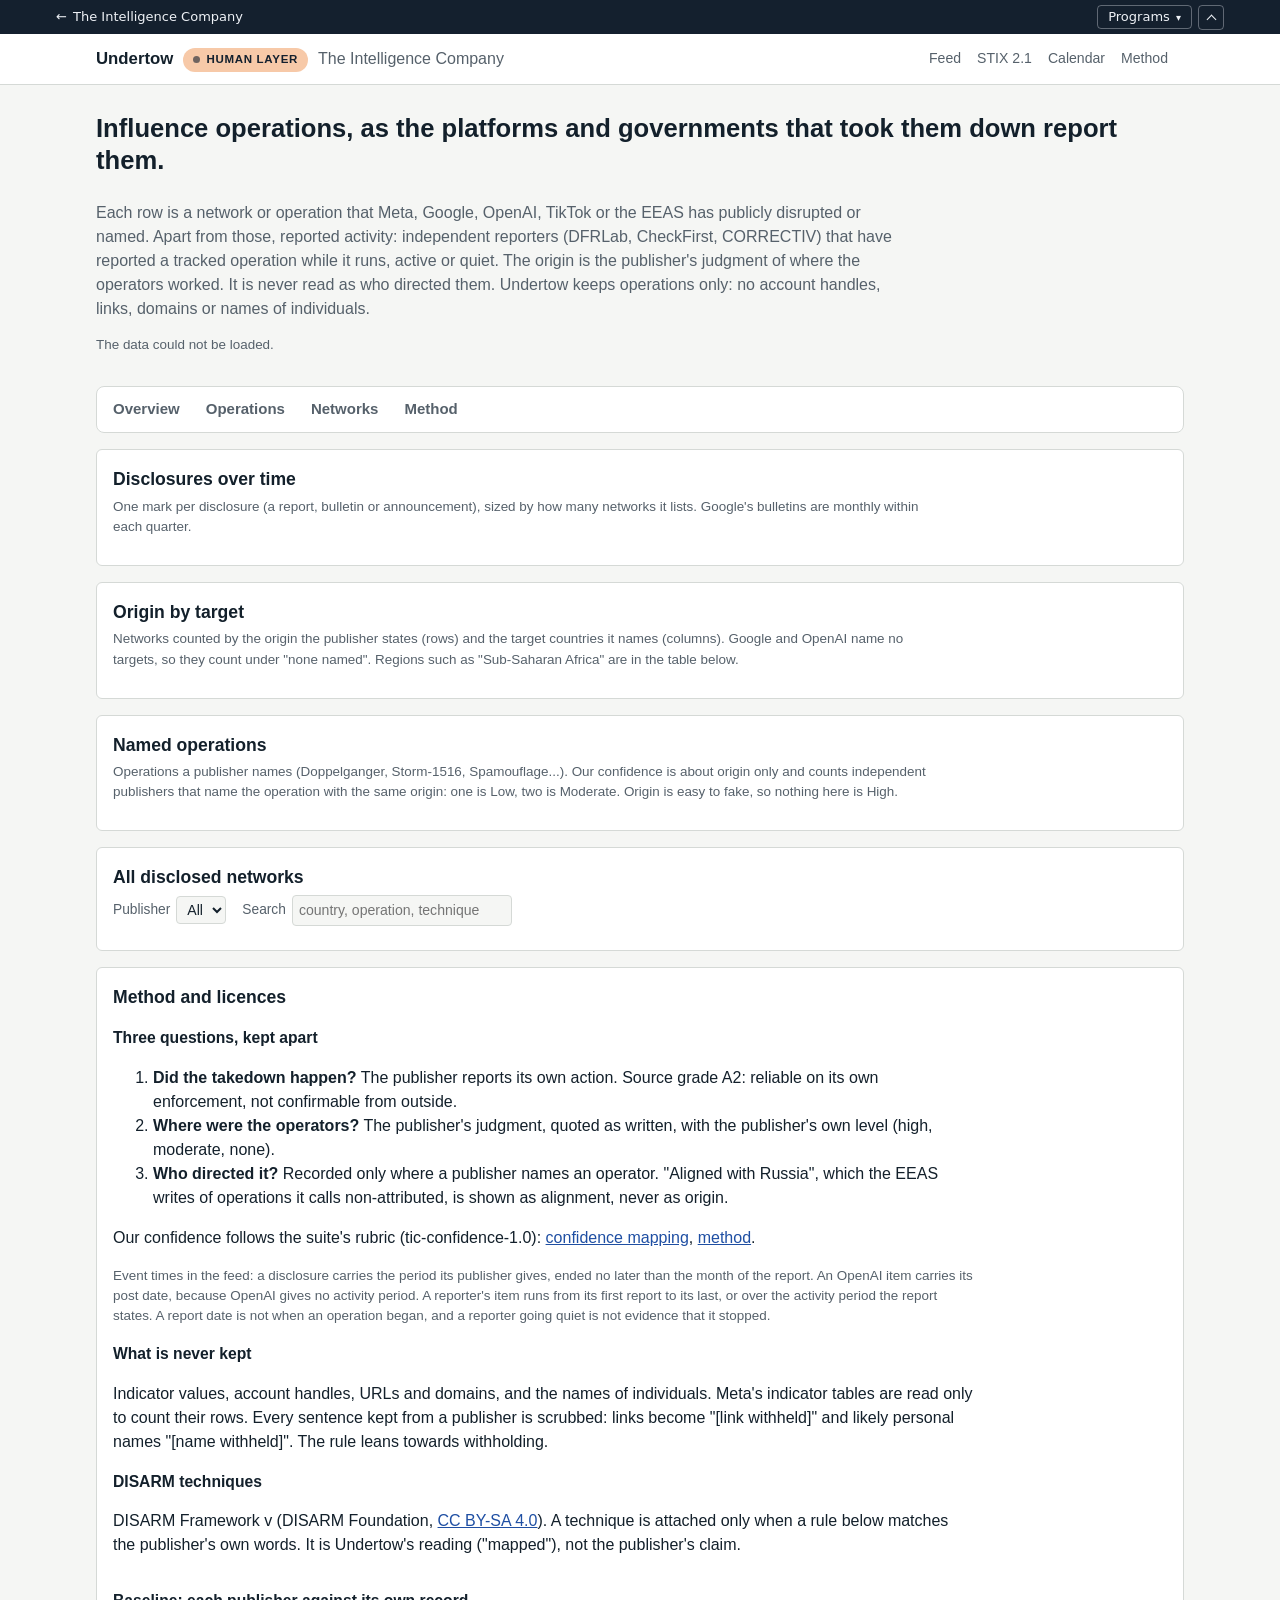
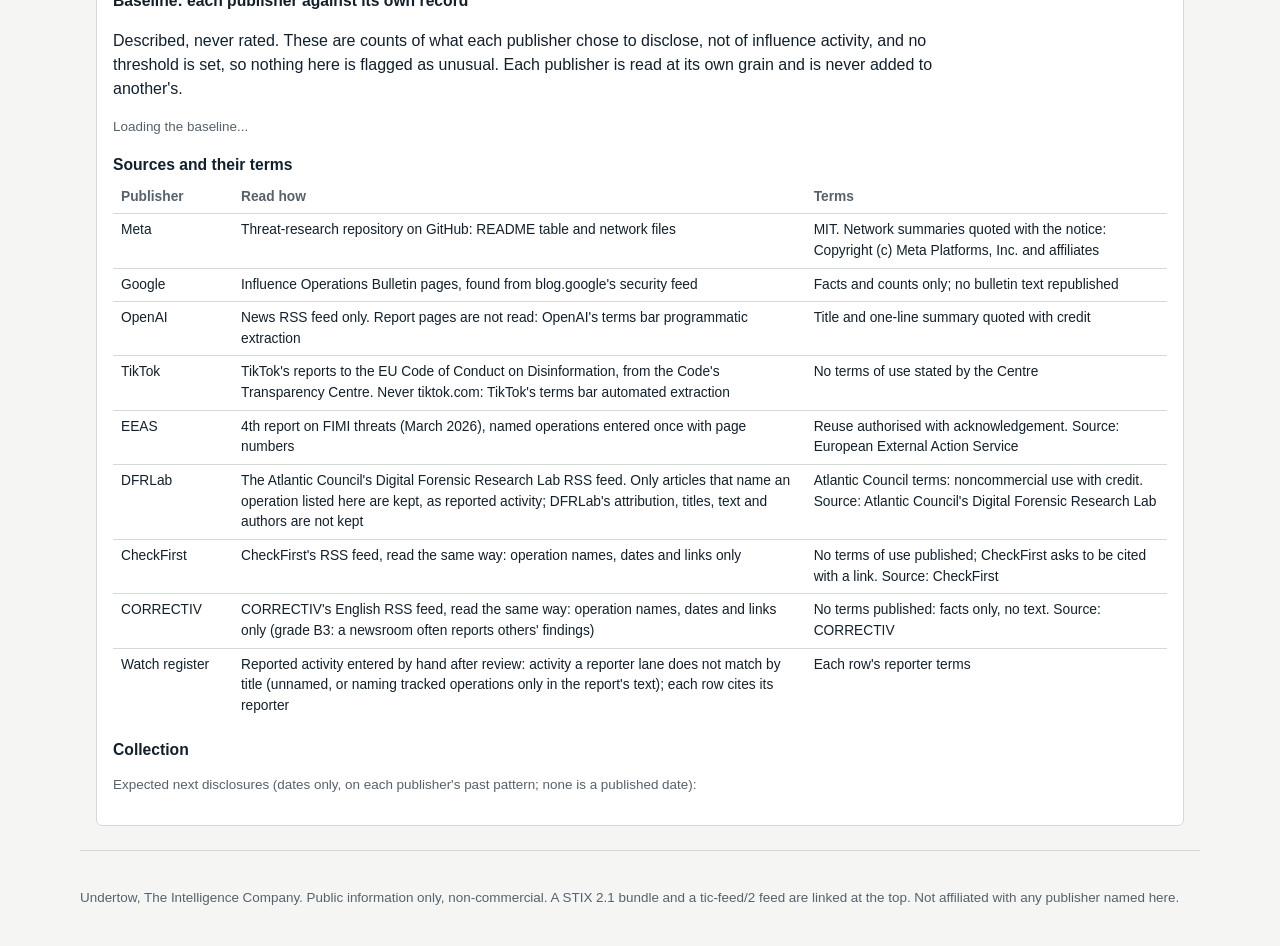
==== site_src/index.html @ 34575265 "Feed contract revision 2.1 (kit 0.6.9): subjects, change flags, event times Undertow's feed states c" ====
<!doctype html>
<html lang="en" data-tic-layer="human">
<head>
<meta charset="utf-8">
<meta name="viewport" content="width=device-width, initial-scale=1">
<title>Undertow: influence operations</title>
<meta name="description" content="Covert influence operations that Meta, Google, OpenAI, TikTok and the EEAS have publicly disrupted or named, at operation level, with DISARM techniques and a STIX 2.1 export. Origin is the publisher's judgment, never a finding of sponsorship.">
<link rel="stylesheet" href="style.css">
<link rel="stylesheet" href="tic-time.css">
<link rel="stylesheet" href="tic-nav.css">
<link rel="stylesheet" href="tic-tabs.css">
<link rel="stylesheet" href="tic-related.css">
<link rel="stylesheet" href="tic-shell.css">
<link rel="stylesheet" href="tic-fold.css">
<script src="tic-time.js"></script>
<script src="tic-related.js"></script>
<script src="tic-tabs.js" defer></script>
<script src="tic-fold.js" defer></script>
<script src="tic-nav.js" defer data-current="undertow" data-health="on"></script>
</head>
<body>
<header class="top">
  <div class="wrap top-row">
    <div class="brand"><strong>Undertow</strong><a class="tic-layer" href="https://theintelligence.company/#layers">Human layer</a><span class="muted">The Intelligence Company</span></div>
    <nav class="top-nav" aria-label="Data and method">
      <a href="data/feed.geojson">Feed</a>
      <a href="data/stix.json">STIX 2.1</a>
      <a href="data/events.json">Calendar</a>
      <a href="#method">Method</a>
      <span id="time-settings"></span>
    </nav>
  </div>
</header>

<main class="wrap">
  <section class="hero">
    <h1>Influence operations, as the platforms and governments that took them down report them.</h1>
    <p class="tic-reading" id="reading" aria-live="polite"></p>
    <div class="tiles tic-tiles" id="tiles" aria-live="polite"></div>
    <p class="lede">Each row is a network or operation that Meta, Google, OpenAI, TikTok or the EEAS has publicly disrupted
      or named. Apart from those, reported activity: independent reporters (DFRLab, CheckFirst, CORRECTIV) that have
      reported a tracked operation while it runs, active or quiet. The origin is the publisher's
      judgment of where the operators worked. It is never read as who directed
      them. Undertow keeps operations only: no account handles, links, domains or names of individuals.</p>
    <p class="small muted" id="asof" aria-live="polite">Loading…</p>
  </section>

  <!-- Sections row (tic-tabs.js from the hub): one group at a time on a phone, a jumping row wider -->
  <div data-tic-tabs>
  <div id="sec-overview" data-tab-label="Overview">
  <section class="card" aria-labelledby="tl-h">
    <div class="card-head"><h2 id="tl-h">Disclosures over time</h2>
      <p class="muted small">One mark per disclosure (a report, bulletin or announcement), sized by how many networks it lists.
        Google's bulletins are monthly within each quarter.</p></div>
    <div id="timeline" class="timeline"></div>
  </section>

  <section class="card" aria-labelledby="mx-h">
    <div class="card-head"><h2 id="mx-h">Origin by target</h2>
      <p class="muted small">Networks counted by the origin the publisher states (rows) and the target countries it names
        (columns). Google and OpenAI name no targets, so they count under "none named". Regions such as "Sub-Saharan
        Africa" are in the table below.</p></div>
    <div class="scroll" tabindex="0" role="region" aria-labelledby="mx-h"><table id="matrix" class="matrix"></table></div>
  </section>

  <!-- Elsewhere today: the other layers' findings in the countries these operations target (tic-related.js from the hub) -->
  <section class="card" id="tic-related" hidden></section>
  </div>

  <div id="sec-operations" data-tab-label="Operations">
  <section class="card" aria-labelledby="ops-h">
    <div class="card-head"><h2 id="ops-h">Named operations</h2>
      <p class="muted small">Operations a publisher names (Doppelganger, Storm-1516, Spamouflage...). Our confidence is about
        origin only and counts independent publishers that name the operation with the same origin: one is Low, two is
        Moderate. Origin is easy to fake, so nothing here is High.</p></div>
    <!-- tic-fold.js from the hub: the first 10 (phone) or 15 entries, most-reported first, then "Show all" -->
    <div id="ops" data-tic-fold data-tic-fold-find></div>
  </section>
  </div>

  <div id="sec-networks" data-tab-label="Networks">
  <section class="card" aria-labelledby="tb-h">
    <div class="card-head"><h2 id="tb-h">All disclosed networks</h2></div>
    <div class="filters">
      <label>Publisher <select id="f-pub"><option value="">All</option></select></label>
      <label>Search <input id="f-q" type="search" placeholder="country, operation, technique"></label>
      <span class="small muted" id="f-count"></span>
    </div>
    <div id="rows" data-tic-fold></div>
  </section>
  </div>

  <div id="sec-method" data-tab-label="Method">
  <section class="card" id="method" aria-labelledby="me-h">
    <div class="card-head"><h2 id="me-h">Method and licences</h2></div>
    <div class="prose">
      <h3>Three questions, kept apart</h3>
      <ol>
        <li><strong>Did the takedown happen?</strong> The publisher reports its own action. Source grade A2: reliable on
          its own enforcement, not confirmable from outside.</li>
        <li><strong>Where were the operators?</strong> The publisher's judgment, quoted as written, with the publisher's
          own level (high, moderate, none).</li>
        <li><strong>Who directed it?</strong> Recorded only where a publisher names an operator. "Aligned with Russia",
          which the EEAS writes of operations it calls non-attributed, is shown as alignment, never as origin.</li>
      </ol>
      <p>Our confidence follows the suite's rubric (tic-confidence-1.0): <a href="doctrine/confidence-mapping.md">confidence
        mapping</a>, <a href="doctrine/method.md">method</a>.</p>
      <p class="small muted">Event times in the feed: a disclosure carries the period its publisher gives, ended no later than the month of the report. An OpenAI item carries its post date, because OpenAI gives no activity period. A reporter's item runs from its first report to its last, or over the activity period the report states. A report date is not when an operation began, and a reporter going quiet is not evidence that it stopped.</p>
      <h3>What is never kept</h3>
      <p>Indicator values, account handles, URLs and domains, and the names of individuals. Meta's indicator tables are
        read only to count their rows. Every sentence kept from a publisher is scrubbed: links become "[link withheld]"
        and likely personal names "[name withheld]". The rule leans towards withholding. <span id="withheld-n"></span></p>
      <h3 id="dis-h">DISARM techniques</h3>
      <p>DISARM Framework v<span id="disarm-v"></span> (DISARM Foundation, <a href="https://creativecommons.org/licenses/by-sa/4.0/">CC BY-SA 4.0</a>).
        A technique is attached only when a rule below matches the publisher's own words. It is Undertow's reading
        ("mapped"), not the publisher's claim. <strong id="rules-status"></strong></p>
      <div class="scroll" tabindex="0" role="region" aria-labelledby="dis-h"><table id="rules" class="plain" data-tic-fold></table></div>
      <h3 id="bl-h">Baseline: each publisher against its own record</h3>
      <p>Described, never rated. These are counts of what each publisher chose to disclose, not of influence activity, and
        no threshold is set, so nothing here is flagged as unusual. Each publisher is read at its own grain and is never
        added to another's.</p>
      <div id="baseline"><p class="small muted">Loading the baseline...</p></div>
      <h3 id="src-h">Sources and their terms</h3>
      <div class="scroll" tabindex="0" role="region" aria-labelledby="src-h"><table class="plain">
        <thead><tr><th scope="col">Publisher</th><th scope="col">Read how</th><th scope="col">Terms</th></tr></thead>
        <tbody>
          <tr><td>Meta</td><td>Threat-research repository on GitHub: README table and network files</td><td>MIT. Network summaries quoted with the notice: Copyright (c) Meta Platforms, Inc. and affiliates</td></tr>
          <tr><td>Google</td><td>Influence Operations Bulletin pages, found from blog.google's security feed</td><td>Facts and counts only; no bulletin text republished</td></tr>
          <tr><td>OpenAI</td><td>News RSS feed only. Report pages are not read: OpenAI's terms bar programmatic extraction</td><td>Title and one-line summary quoted with credit</td></tr>
          <tr><td>TikTok</td><td>TikTok's reports to the EU Code of Conduct on Disinformation, from the Code's Transparency Centre. Never tiktok.com: TikTok's terms bar automated extraction</td><td>No terms of use stated by the Centre</td></tr>
          <tr><td>EEAS</td><td>4th report on FIMI threats (March 2026), named operations entered once with page numbers</td><td>Reuse authorised with acknowledgement. Source: European External Action Service</td></tr>
          <tr><td>DFRLab</td><td>The Atlantic Council's Digital Forensic Research Lab RSS feed. Only articles that name an operation listed here are kept, as reported activity; DFRLab's attribution, titles, text and authors are not kept</td><td>Atlantic Council terms: noncommercial use with credit. Source: Atlantic Council's Digital Forensic Research Lab</td></tr>
          <tr><td>CheckFirst</td><td>CheckFirst's RSS feed, read the same way: operation names, dates and links only</td><td>No terms of use published; CheckFirst asks to be cited with a link. Source: CheckFirst</td></tr>
          <tr><td>CORRECTIV</td><td>CORRECTIV's English RSS feed, read the same way: operation names, dates and links only (grade B3: a newsroom often reports others' findings)</td><td>No terms published: facts only, no text. Source: CORRECTIV</td></tr>
          <tr><td>Watch register</td><td>Reported activity entered by hand after review: activity a reporter lane does not match by title (unnamed, or naming tracked operations only in the report's text); each row cites its reporter</td><td>Each row's reporter terms</td></tr>
        </tbody>
      </table></div>
      <h3>Collection</h3>
      <div id="lanes"></div>
      <p class="small muted">Expected next disclosures (dates only, on each publisher's past pattern; none is a published date):</p>
      <ul id="events" class="small"></ul>
    </div>
  </section>
  </div>
  </div>
</main>

<footer class="wrap foot small muted">
  <p>Undertow, The Intelligence Company. Public information only, non-commercial. A STIX 2.1 bundle and a tic-feed/2 feed
    are linked at the top. Not affiliated with any publisher named here.</p>
</footer>
<script src="app.js"></script>
</body>
</html>
---- site_src/style.css ----
/* Light or dark with the viewer's setting, like the house bar's panel (tic-nav.css). --ink, --line and --alarm
   are the names tic-time.css reads for its dialog. Base copied from Headwind. */
:root {
  color-scheme: light;
  --bg: #f5f6f4;
  --panel: #ffffff;
  --border: #d5d9d6;
  --text: #13202b;
  --muted: #56616b;
  --accent: #1f6f6a;
  --link: #1f4fa3;
  --badge: #e8ece9;
  --cell: 31, 111, 106;
  --warn: #8a5a00;
  --warn-bg: rgba(138, 90, 0, 0.12);
  --ink: var(--text);
  --line: var(--border);
  --alarm: #b3261e;
  --p-meta: #3b5bdb;
  --p-google: #c2410c;
  --p-openai: #0f766e;
  --p-tiktok: #a21caf;
  --p-eeas: #1e40af;
  --p-dfrlab: #4d7c0f;
}
@media (prefers-color-scheme: dark) {
  :root {
    color-scheme: dark;
    --bg: #0c1114;
    --panel: #121a1f;
    --border: #25323a;
    --text: #e4ecef;
    --muted: #8d9aa3;
    --accent: #5fc9be;
    --link: #79b8ff;
    --badge: #1c2a31;
    --cell: 95, 201, 190;
    --warn: #f0b72f;
    --warn-bg: rgba(210, 153, 34, 0.2);
    --alarm: #ff8a80;
    --p-meta: #8ea8ff;
    --p-google: #fb923c;
    --p-openai: #5eead4;
    --p-tiktok: #f0abfc;
    --p-eeas: #93c5fd;
    --p-dfrlab: #bef264;
  }
  .tic-time-dialog .tic-time-actions .tic-time-done { color: #0c1114; }
}
* { box-sizing: border-box; }
body {
  margin: 0;
  background: var(--bg);
  color: var(--text);
  font-family: -apple-system, BlinkMacSystemFont, "Segoe UI", Roboto, sans-serif;
  line-height: 1.5;
}
.wrap { max-width: 1120px; margin: 0 auto; padding: 0 16px; }
.top { border-bottom: 1px solid var(--border); background: var(--panel); padding: 12px 0; }
.top-row { display: flex; justify-content: space-between; align-items: center; flex-wrap: wrap; gap: 6px 12px; }
.brand strong { font-size: 1.05rem; margin-right: 10px; }
.top-nav { display: flex; flex-wrap: wrap; align-items: center; gap: 4px 16px; }
.top-nav a { color: var(--muted); text-decoration: none; font-size: 0.88rem; }
.top-nav a:hover { color: var(--text); }
.hero { padding: 28px 0 18px; }
.hero h1 { margin: 0 0 8px; font-size: 1.6rem; line-height: 1.25; }
.lede { color: var(--muted); max-width: 800px; margin: 0 0 14px; }
.tiles { display: grid; grid-template-columns: repeat(auto-fit, minmax(160px, 1fr)); gap: 12px; }
.tile { background: var(--panel); border: 1px solid var(--border); border-radius: 6px; padding: 12px; }
.tile .k { display: block; font-size: 0.78rem; color: var(--muted); }
.tile .v { font-size: 1.25rem; font-weight: 600; }
.card { background: var(--panel); border: 1px solid var(--border); border-radius: 6px; padding: 16px; margin-bottom: 16px; min-width: 0; }
.card-head h2 { margin: 0 0 4px; font-size: 1.1rem; }
.card-head p { margin: 0 0 12px; max-width: 820px; }
.muted { color: var(--muted); }
.small { font-size: 0.84rem; }
.badge { display: inline-block; background: var(--badge); padding: 1px 7px; border-radius: 4px; font-size: 0.76rem; white-space: nowrap; margin: 0 4px 2px 0; }
.badge-warn { background: var(--warn-bg); color: var(--warn); }
.pub { font-weight: 600; white-space: nowrap; }
.pub-meta { color: var(--p-meta); } .pub-google { color: var(--p-google); } .pub-openai { color: var(--p-openai); }
.pub-tiktok { color: var(--p-tiktok); } .pub-eeas { color: var(--p-eeas); } .pub-dfrlab { color: var(--p-dfrlab); }
.foot { padding: 24px 0; border-top: 1px solid var(--border); margin-top: 24px; }
main a { color: var(--link); text-decoration: none; }
.prose p a, main .tic-rel a { text-decoration: underline; } /* links inside a sentence (WCAG link-in-text-block) */
main a:hover, main a:focus { text-decoration: underline; }
.scroll { overflow-x: auto; }
table { width: 100%; border-collapse: collapse; font-size: 0.86rem; font-variant-numeric: tabular-nums; }
th, td { text-align: left; padding: 6px 8px; border-bottom: 1px solid var(--border); }
th { color: var(--muted); font-weight: 600; }
tr:last-child td { border-bottom: none; }
table.plain td { vertical-align: top; min-width: 120px; }
table.matrix th, table.matrix td { text-align: center; white-space: nowrap; padding: 4px 6px; font-size: 0.8rem; }
table.matrix th.rowh { text-align: left; }
table.matrix td.c { border-radius: 3px; min-width: 30px; }
table.matrix td.c1 { background: rgba(var(--cell), 0.16); } table.matrix td.c2 { background: rgba(var(--cell), 0.3); }
table.matrix td.c3 { background: rgba(var(--cell), 0.46); } table.matrix td.c4 { background: rgba(var(--cell), 0.64); }
table.matrix td.c5 { background: rgb(var(--cell)); color: var(--panel); font-weight: 600; } /* solid, so its figure keeps 4.5:1 */
.timeline .dot { fill-opacity: 0.5; stroke-width: 1.2; }
.dot-meta { fill: var(--p-meta); stroke: var(--p-meta); } .dot-google { fill: var(--p-google); stroke: var(--p-google); }
.dot-openai { fill: var(--p-openai); stroke: var(--p-openai); } .dot-tiktok { fill: var(--p-tiktok); stroke: var(--p-tiktok); }
.dot-eeas { fill: var(--p-eeas); stroke: var(--p-eeas); }
.dot-dfrlab { fill: var(--p-dfrlab); stroke: var(--p-dfrlab); }
.timeline svg { width: 100%; height: auto; display: block; }
.timeline .axis { stroke: var(--border); }
.timeline text { fill: var(--muted); font-size: 11px; }
.timeline .lane-label { fill: var(--text); font-size: 12px; font-weight: 600; }
.filters { display: flex; flex-wrap: wrap; gap: 8px 16px; align-items: center; margin-bottom: 8px; }
.filters label { font-size: 0.86rem; color: var(--muted); display: flex; gap: 6px; align-items: center; }
.filters select, .filters input { font: inherit; font-size: 0.88rem; color: var(--text); background: var(--bg); border: 1px solid var(--border); border-radius: 4px; padding: 4px 6px; max-width: 100%; }
.filters input { width: 220px; }
details.op { border-bottom: 1px solid var(--border); padding: 8px 0; }
details.op:last-child { border-bottom: none; }
details.op > summary { cursor: pointer; list-style: none; display: grid; grid-template-columns: 92px 70px 1fr; gap: 4px 10px; align-items: baseline; }
details.op > summary::-webkit-details-marker { display: none; }
details.op > summary .t { min-width: 0; overflow-wrap: anywhere; }
details.op .body { padding: 8px 0 4px 0; font-size: 0.88rem; }
details.op .body p { margin: 4px 0 8px; max-width: 860px; }
blockquote { margin: 6px 0 8px; padding: 6px 10px; border-left: 3px solid var(--border); color: var(--muted); font-size: 0.86rem; max-width: 860px; }
dl.facts { display: grid; grid-template-columns: max-content 1fr; gap: 2px 12px; margin: 6px 0; }
dl.facts dt { color: var(--muted); }
dl.facts dd { margin: 0; min-width: 0; overflow-wrap: anywhere; }
.prose h3 { font-size: 0.98rem; margin: 16px 0 4px; }
.prose p, .prose ol { max-width: 860px; }
.oprow { padding: 8px 0; border-bottom: 1px solid var(--border); }
.oprow:last-child { border-bottom: none; }
.oprow .n { font-weight: 600; margin-right: 6px; }
@media (max-width: 640px) {
  .hero h1 { font-size: 1.3rem; }
  details.op > summary { grid-template-columns: 1fr; }
  dl.facts { grid-template-columns: 1fr; }
  dl.facts dd { margin-bottom: 4px; }
  .filters input { width: 100%; }
  .filters label { width: 100%; }
}
---- site_src/tic-time.css ----
/*! tic-time.css v1.2 · pairs with tic-time.js · uses a site's own colour variables when it has them
    SPDX-License-Identifier: MIT. Copyright (c) 2026 The Intelligence Company. MIT in every repository it is
    copied into, whatever that repository's own licence. */
.tic-time-btn { font: inherit; font-size: 13px; cursor: pointer; padding: 5px 10px; border-radius: 6px;
  border: 1px solid var(--line, rgba(127,127,127,.4)); background: transparent; color: inherit; white-space: nowrap; }
.tic-time-dialog { max-width: min(420px, calc(100vw - 32px)); width: 100%; border: 1px solid var(--line, #ccd);
  border-radius: 10px; padding: 18px 20px; background: var(--panel, #fff); color: var(--ink, #111); font: inherit; }
.tic-time-dialog::backdrop { background: rgba(0,0,0,.45); }
.tic-time-dialog h2 { margin: 0 0 12px; font-size: 18px; }
.tic-time-row { margin: 0 0 12px; }
.tic-time-row label { display: inline-flex; align-items: center; gap: 6px; margin-right: 12px; }
.tic-time-dialog select, .tic-time-dialog input[type=text] { font: inherit; max-width: 100%; padding: 5px 8px;
  border: 1px solid var(--line, #ccd); border-radius: 6px; background: var(--bg, #fff); color: inherit; }
.tic-time-dialog fieldset { border: 1px solid var(--line, #ccd); border-radius: 8px; padding: 8px 12px; }
.tic-time-dialog legend { font-size: 13px; color: var(--muted, #666); padding: 0 4px; }
.tic-time-preview { font-weight: 600; margin: 4px 0 8px; }
.tic-time-msg { color: var(--alarm, #b3261e); min-height: 1em; margin: 0 0 8px; font-size: 13px; }
.tic-time-actions { display: flex; gap: 8px; justify-content: flex-end; margin: 0; }
.tic-time-actions button { font: inherit; padding: 6px 12px; border-radius: 6px; cursor: pointer;
  border: 1px solid var(--line, #ccd); background: var(--panel, #fff); color: inherit; }
.tic-time-actions .tic-time-done { background: var(--accent, #1f4fa3); border-color: var(--accent, #1f4fa3); color: #fff; }
.tic-time-note { font-size: 12px; color: var(--muted, #666); margin: 10px 0 0; }
[hidden].tic-time-other { display: none; }
---- site_src/tic-nav.css ----
/*! tic-nav.css v2.1 · pairs with tic-nav.js (canonical copy in the hub's site/shared/).
    SPDX-License-Identifier: MIT. Copyright (c) 2026 The Intelligence Company. MIT in every repository it is
    copied into, whatever that repository's own licence.
    House navy bar on every program site; the panel follows the viewer's light or dark setting. Everything is scoped
    to .tic-house so a site's own styles (Tailwind's reset included) don't need changing.
    v1.3 (with tic-nav.js v1.12): the bar is fixed to the top of the window and .tic-house-room holds its place; it
    minimizes to a tab. --tic-house-h on <html> is the room it takes (34px, or 0px minimized or printed): a site's own
    sticky or fixed header uses `top: var(--tic-house-h, 0px)` to sit below it.
    v2.1 (with tic-nav.js v2.1): no style change; Relief joins the menu.
    v2.0 (with tic-nav.js v2.0): the menu's layer groups sit in two columns, each program can carry a freshness dot
    from COP's health check (always with words: a screen-reader note, and "running late" or "no current data" shown
    after the topic), and the panel ends with a row of two links and the dots' note. */
html.tic-house-on { --tic-house-h: 34px; }
html.tic-house-on.tic-house-minimized { --tic-house-h: 0px; }
/* Anchors and focused elements scroll clear of the bar. :where() keeps this weaker than any site's own rule, so a
   site with its own sticky header sets scroll-padding-top itself (adding var(--tic-house-h, 0px)). */
:where(html.tic-house-on) { scroll-padding-top: var(--tic-house-h); }
.tic-house-room { display: block; height: var(--tic-house-h, 34px); margin: 0; padding: 0; border: 0; }
.tic-house {
  --tn-bg: #14202E; --tn-ink: #EEF1F6; --tn-line: rgba(238, 241, 246, .35); --tn-acc: #E3A83B;
  --tn-panel: #FFFFFF; --tn-pink: #14202E; --tn-pmut: #555F6D; --tn-rule: #D8D3C8; --tn-hover: #F3F1EC;
  --tn-live: #1E6B3A; --tn-beta: #8A5A00; --tn-here: #8F5509; /* v1.2: amber text on the light panel read 1.9:1 */
  --tn-ok: #1E7A3C; --tn-late: #B05E00; --tn-none: #6B7380; /* v2.0 freshness dots, 3:1 or more on the panel */
  position: fixed; top: 0; left: 0; right: 0; /* v1.3: stays at the top while the page scrolls */
  z-index: 10000; background: var(--tn-bg); /* v1.1: above site headers' own stacking */ color: var(--tn-ink);
  /* v1.1: undo a site's generic nav rules (Watchfloor styles every <nav> as a flex row) */
  display: block; width: auto; height: auto; min-height: 0; margin: 0; padding: 0; border: 0; box-shadow: none;
  font: 400 13px/1.4 "IBM Plex Sans", system-ui, -apple-system, "Segoe UI", Roboto, Arial, sans-serif;
  text-align: left; letter-spacing: normal;
}
@media (prefers-color-scheme: dark) {
  .tic-house { --tn-panel: #161E2A; --tn-pink: #E8ECF2; --tn-pmut: #9AA5B5; --tn-rule: #2A3546; --tn-hover: #1F2A3A;
    --tn-live: #7FD49A; --tn-beta: #F0C36B; --tn-here: #E3A83B; --tn-ok: #6FCB8C; --tn-late: #F0B24B; --tn-none: #8C97A8; }
}
.tic-house *, .tic-house *::before, .tic-house *::after { box-sizing: border-box; }
.tic-house p, .tic-house ul { margin: 0; padding: 0; }
.tic-house ul { list-style: none; }
.tic-house a { color: inherit; text-decoration: none; }
.tic-house :focus-visible { outline: 2px solid var(--tn-acc); outline-offset: 2px; }

.tic-house-in { width: 100%; max-width: 1200px; margin: 0 auto; padding: 0 16px; height: 34px; display: flex;
  align-items: center; justify-content: space-between; gap: 12px; }
.tic-house-home { font-weight: 500; padding: 7px 0; white-space: nowrap; }
.tic-house-home:hover { color: var(--tn-acc); }
.tic-house-arrow { margin-right: 2px; }
.tic-house-btn { appearance: none; -webkit-appearance: none; margin: 0; background: transparent; color: inherit;
  border: 1px solid var(--tn-line); border-radius: 4px; font: inherit; font-weight: 500; line-height: 1.3;
  padding: 3px 10px; cursor: pointer; white-space: nowrap; }
.tic-house-btn:hover, .tic-house-btn[aria-expanded="true"] { border-color: var(--tn-acc); color: var(--tn-acc); }
.tic-house-caret { font-size: 10px; margin-left: 2px; }
.tic-house-tools { display: flex; align-items: center; gap: 6px; }
/* v1.3: minimize and restore. A chevron drawn with borders: up for minimize, down for restore. */
.tic-house-toggle { appearance: none; -webkit-appearance: none; margin: 0; padding: 0; width: 26px; height: 25px;
  display: inline-flex; align-items: center; justify-content: center; background: transparent; color: inherit;
  border: 1px solid var(--tn-line); border-radius: 4px; cursor: pointer; }
.tic-house-toggle:hover { border-color: var(--tn-acc); color: var(--tn-acc); }
.tic-house-chev { display: block; width: 7px; height: 7px; border: solid currentColor; border-width: 1.5px 0 0 1.5px;
  transform: translateY(2px) rotate(45deg); }
.tic-house.is-mini .tic-house-chev { transform: translateY(-2px) rotate(225deg); }
/* Minimized: only a tab at the top centre shows and takes clicks; the rest of the bar is transparent and lets clicks
   through. The centre, because the program sites keep their Time button and links at the top right (checked on all
   sixteen, 14 Nov 2026). The menu opens centred under the tab. */
.tic-house.is-mini { background: transparent; pointer-events: none; }
.tic-house.is-mini .tic-house-in { height: auto; justify-content: center; }
.tic-house.is-mini .tic-house-home { display: none; }
.tic-house.is-mini .tic-house-tools { pointer-events: auto; background: var(--tn-bg);
  padding: 2px 6px 4px; border-radius: 0 0 6px 6px;
  box-shadow: 0 0 0 1px rgba(238, 241, 246, .18), 0 3px 10px rgba(0, 0, 0, .3); }
.tic-house.is-mini .tic-house-panel { left: 0; right: 0; margin: 6px auto 0; }

.tic-house-panel { position: absolute; top: 100%; right: max(16px, calc((100% - 1200px) / 2 + 16px));
  width: min(880px, calc(100% - 32px)); margin-top: 6px; padding: 12px; background: var(--tn-panel);
  color: var(--tn-pink); border: 1px solid var(--tn-rule); border-radius: 6px;
  box-shadow: 0 14px 36px rgba(0, 0, 0, .28); max-height: calc(100vh - 56px); overflow: auto; }
.tic-house-panel[hidden] { display: none; }
.tic-house-cols { display: grid; grid-template-columns: minmax(0, 1fr) 270px; gap: 12px; }
/* v2.0: the layer groups flow down two columns; a group never splits between them. */
.tic-house-list { columns: 2 220px; column-gap: 10px; }
.tic-house-g { break-inside: avoid; }
.tic-house-group { margin: 6px 8px 4px; font-size: 11px; font-weight: 600; letter-spacing: .08em;
  text-transform: uppercase; color: var(--tn-pmut); }
.tic-house-ul { margin-bottom: 8px; }
.tic-house-item { display: grid; grid-template-columns: minmax(0, 1fr) auto; gap: 1px 10px; align-items: baseline;
  padding: 7px 8px; border-radius: 4px; }
.tic-house-item:hover, .tic-house-item:focus-visible, .tic-house-item.on { background: var(--tn-hover); }
.tic-house-name { font-size: 14px; font-weight: 600; }
.tic-house-here { margin-left: 8px; font-size: 11px; font-weight: 500; color: var(--tn-here); }
.tic-house-st { font-size: 11px; letter-spacing: .06em; text-transform: uppercase; }
.tic-house-st.st-live { color: var(--tn-live); }
.tic-house-st.st-beta { color: var(--tn-beta); }
.tic-house-st.st-invite { color: var(--tn-pmut); }
.tic-house-st { white-space: nowrap; }
/* v2.0: freshness, from COP's health check. Filled for on time and running late, a ring for no current data. */
.tic-house-dot { display: inline-block; width: 8px; height: 8px; border-radius: 50%; margin-right: 5px;
  vertical-align: 1px; background: var(--tn-ok); }
.tic-house-dot.f-late { background: var(--tn-late); }
.tic-house-dot.f-stale { background: transparent; border: 1.5px solid var(--tn-none); }
.tic-house-fw.f-late { color: var(--tn-beta); font-weight: 500; }
.tic-house-fw.f-stale { font-weight: 500; }
.tic-house-label { grid-column: 1 / -1; font-size: 12px; color: var(--tn-pmut); }
.tic-house-short { grid-column: 1 / -1; display: none; font-size: 12px; color: var(--tn-pmut); }
.tic-house-detail { border-left: 1px solid var(--tn-rule); padding: 10px 6px 10px 16px; align-self: start;
  position: sticky; top: 0; }
.tic-house-dname { font-size: 17px; font-weight: 600; margin-bottom: 2px; }
.tic-house-dmeta { font-size: 12px; color: var(--tn-pmut); margin-bottom: 10px; }
.tic-house-dlong { font-size: 13px; line-height: 1.55; }
.tic-house-foot { display: flex; flex-wrap: wrap; justify-content: space-between; gap: 4px 16px; margin: 2px 8px 0;
  padding-top: 8px; border-top: 1px solid var(--tn-rule); }
.tic-house-all { font-size: 12px; color: var(--tn-pmut); }
.tic-house-all:hover { color: var(--tn-pink); }
.tic-house-cop { font-size: 12px; font-weight: 600; color: var(--tn-pink); }
.tic-house-cop:hover { color: var(--tn-here); }
.tic-house-fnote { margin: 6px 8px 0; font-size: 11px; color: var(--tn-pmut); }
.tic-house-fnote[hidden] { display: none; }
.tic-house-sr { position: absolute; width: 1px; height: 1px; overflow: hidden; clip: rect(0 0 0 0);
  clip-path: inset(50%); white-space: nowrap; }

@media print { /* site navigation never prints */
  .tic-house, .tic-house-room { display: none !important; }
  html.tic-house-on { --tic-house-h: 0px; }
}
@media (max-width: 640px) {
  .tic-house-panel { left: 8px; right: 8px; width: auto; }
  .tic-house-cols { grid-template-columns: 1fr; }
  .tic-house-list { columns: 1; }
  .tic-house-detail { display: none; } /* no hover on phones: each program shows its label and one line instead */
  .tic-house-short { display: block; }
}
@media (max-width: 360px) { /* v1.3: the home link, Programs and the minimize button fit on one row down to 320 px */
  .tic-house-in { padding: 0 10px; gap: 8px; }
  .tic-house-home { font-size: 12px; }
  .tic-house-btn { padding: 3px 8px; }
}
---- site_src/tic-tabs.css ----
/*! tic-tabs.css v1.0 · pairs with tic-tabs.js (canonical copy in the hub's site/shared/).
    SPDX-License-Identifier: MIT. Copyright (c) 2026 The Intelligence Company. MIT in every repository it is
    copied into, whatever that repository's own licence.
    The row takes the page's own colours: --panel (else --bg), --line, --muted and --link if the page has them, so each
    product keeps its own colours. It sticks under the house bar (--tic-house-h). Nothing moves. */
.tic-tabs-nav { --tt-bg: var(--panel, var(--bg, #fff)); --tt-line: var(--line, rgba(127, 127, 127, .35));
  --tt-muted: var(--muted, inherit); --tt-on: var(--link, currentColor);
  position: sticky; top: var(--tic-house-h, 0px); z-index: 900; background: var(--tt-bg);
  border: 1px solid var(--tt-line); border-radius: var(--radius, 8px); margin: 0 0 var(--gap, 16px); }
.tic-tabs-nav ul { list-style: none; margin: 0; padding: 0 4px; display: flex; gap: 2px; overflow-x: auto;
  scrollbar-width: thin; }
.tic-tabs-nav li { flex: 0 0 auto; margin: 0; }
.tic-tabs-nav a { display: block; padding: 11px 12px 9px; min-height: 44px; font-size: 15px; font-weight: 600;
  line-height: 22px; color: var(--tt-muted); text-decoration: none; border-bottom: 3px solid transparent;
  white-space: nowrap; }
.tic-tabs-nav a:hover { color: inherit; text-decoration: underline; }
.tic-tabs-nav a[aria-current="true"] { color: var(--tt-on); border-bottom-color: var(--tt-on); }
.tic-tabs-nav a:focus-visible { outline: 2px solid var(--tt-on); outline-offset: -4px; }
/* Anchors land below the house bar and the row. */
.tic-tabs-on > [data-tab-label], .tic-tabs-on [id] { scroll-margin-top: calc(var(--tic-house-h, 0px) + 60px); }
@media print {
  .tic-tabs-nav { display: none; }
  .tic-tabs-on > [data-tab-label][hidden] { display: block; }
}
---- site_src/tic-related.css ----
/*! tic-related.css v1.0 · pairs with tic-related.js (canonical copy in the hub's site/shared/).
    SPDX-License-Identifier: MIT. Copyright (c) 2026 The Intelligence Company. MIT in every repository it is
    copied into, whatever that repository's own licence.
    The card takes the page's own colours and type: text and links inherit, rules use the page's --line if it has
    one. The only colour of its own is the layer dot, the hub drawing's plate colour, and it is decorative (the
    layer is named in text beside it). Nothing moves, so reduced motion needs nothing. */
.tic-rel { --tr-line: var(--line, rgba(127, 127, 127, .35)); --tr-muted: var(--muted, inherit);
  --tr-systems: #7C6BD6; --tr-human: #D9824A; --tr-cyber: #6E5FD8; --tr-ems: #D99A1E; --tr-space: #4F7BE0;
  --tr-air: #5E92BF; --tr-land: #3E9B6A; }
@media (prefers-color-scheme: dark) {
  .tic-rel { --tr-systems: #A99BFF; --tr-human: #F0A36B; --tr-cyber: #9D90FF; --tr-ems: #F2C14E; --tr-space: #7FA2FF;
    --tr-air: #8FC1E8; --tr-land: #6FCB98; }
}
.tic-rel[hidden] { display: none; }
.tic-rel-h { margin: 0 0 4px; font-size: 18px; line-height: 1.3; }
.tic-rel-sub, .tic-rel-empty, .tic-rel-foot { margin: 0 0 8px; font-size: 14px; color: var(--tr-muted); }
.tic-rel-foot { margin: 8px 0 0; }
.tic-rel-list { list-style: none; margin: 0; padding: 0; display: grid; gap: 0 24px;
  grid-template-columns: repeat(auto-fit, minmax(min(100%, 15rem), 1fr)); }
.tic-rel-item { --tr-dot: var(--tr-muted); padding: 10px 0; border-top: 1px solid var(--tr-line); min-width: 0; }
.tic-rel-l-systems { --tr-dot: var(--tr-systems); } .tic-rel-l-human { --tr-dot: var(--tr-human); }
.tic-rel-l-cyber { --tr-dot: var(--tr-cyber); } .tic-rel-l-ems { --tr-dot: var(--tr-ems); }
.tic-rel-l-space { --tr-dot: var(--tr-space); } .tic-rel-l-air { --tr-dot: var(--tr-air); }
.tic-rel-l-land { --tr-dot: var(--tr-land); }
.tic-rel-item p { margin: 0; overflow-wrap: anywhere; }
.tic-rel-who { font-size: 14px; }
.tic-rel-dot { display: inline-block; width: 10px; height: 10px; border-radius: 50%; background: var(--tr-dot);
  margin-right: 6px; vertical-align: baseline; }
.tic-rel-layer { color: var(--tr-muted); }
.tic-rel-t { margin: 2px 0; }
.tic-rel-meta { font-size: 14px; color: var(--tr-muted); }
.tic-rel-tag { font-weight: 600; }
.tic-rel-open { display: inline-block; margin-top: 4px; font-size: 14px; padding: 2px 0; }
.tic-rel-sr { position: absolute; width: 1px; height: 1px; padding: 0; margin: -1px; overflow: hidden;
  clip: rect(0 0 0 0); white-space: nowrap; border: 0; }
@media print { .tic-rel-open, .tic-rel-cop { text-decoration: none; } }
---- site_src/tic-shell.css ----
/*! tic-shell.css v1.0 · the light-page header row (canonical copy in the hub's site/shared/).
    SPDX-License-Identifier: MIT. Copyright (c) 2026 The Intelligence Company. MIT in every repository it is
    copied into, whatever that repository's own licence.
    Three parts, CSS only:
    - A layer chip beside the program's name, filled with its home layer's colour in the hub's drawing (the .c-*
      colours in site/oe/oe.css; a test holds them equal). Dark ink on the pill, so it reads in light and dark.
      Markup: <html data-tic-layer="human"> and, in the name row,
      <a class="tic-layer" href="https://theintelligence.company/#layers">Human layer</a>.
      Layers: systems, human, cyber, ems, space, air, land.
    - One "today's reading" sentence under the headline: <p class="tic-reading"><span class="tic-reading-k">Today's
      reading</span>...</p>. The site writes it from its own data; empty, it takes no space.
    - Stat tiles with the figure first: class "tic-tiles" on the grid; each .tile holds .k (label) then .v (figure).
      The label stays first in the markup, so a screen reader hears what the number is before the number.
    Tiles and the reading take the page's own colours (--panel, else --bg; --line; --muted), so each product keeps
    its own colours. Nothing moves. */
[data-tic-layer="systems"] { --tic-layer-c: #C9B8FF; }
[data-tic-layer="human"] { --tic-layer-c: #F7C9A8; }
[data-tic-layer="cyber"] { --tic-layer-c: #CDBBFF; }
[data-tic-layer="ems"] { --tic-layer-c: #F6C760; }
[data-tic-layer="space"] { --tic-layer-c: #AEB8FF; }
[data-tic-layer="air"] { --tic-layer-c: #BFE0FA; }
[data-tic-layer="land"] { --tic-layer-c: #D9E6C4; }

.tic-layer { display: inline-flex; align-items: center; gap: 6px; vertical-align: middle; min-height: 24px;
  padding: 0 10px; margin-right: 10px; border-radius: 12px; background: var(--tic-layer-c, #D9E6C4); color: #14202E;
  font-size: 0.72rem; font-weight: 600; letter-spacing: 0.06em; text-transform: uppercase; line-height: 1;
  text-decoration: none; white-space: nowrap; }
.tic-layer::before { content: ""; width: 7px; height: 7px; border-radius: 50%; background: #14202E; opacity: 0.6; }
.tic-layer:hover { text-decoration: underline; color: #14202E; }
.tic-layer:focus-visible { outline: 2px solid currentColor; outline-offset: 2px; }

.tic-reading { margin: 4px 0 16px; padding: 10px 14px; max-width: 800px; background: var(--panel, var(--bg, #fff));
  border: 1px solid var(--line, rgba(127, 127, 127, .35)); border-left: 4px solid var(--tic-layer-c, var(--line));
  border-radius: 6px; font-size: 1.02rem; line-height: 1.5; }
.tic-reading:empty { display: none; }
.tic-reading b { font-weight: 600; }
.tic-reading-k { display: block; margin-bottom: 2px; font-size: 0.72rem; font-weight: 600; letter-spacing: 0.08em;
  text-transform: uppercase; color: var(--muted, inherit); }

.tic-tiles { display: grid; grid-template-columns: repeat(auto-fit, minmax(150px, 1fr)); gap: 10px; margin: 0 0 16px; }
.tic-tiles .tile { display: flex; flex-direction: column-reverse; justify-content: flex-end; gap: 4px; min-width: 0; }
.tic-tiles .tile .v { display: block; font-size: 1.6rem; font-weight: 600; line-height: 1.1; font-variant-numeric: tabular-nums; }
.tic-tiles .tile .k { display: block; font-size: 0.8rem; line-height: 1.35; }
@media (max-width: 760px) {
  .tic-tiles { grid-template-columns: repeat(2, minmax(0, 1fr)); gap: 8px; }
  .tic-tiles .tile { padding: 10px; }
  .tic-tiles .tile .v { font-size: 1.35rem; }
  .tic-reading { font-size: 0.98rem; }
}
@media print { .tic-layer { border: 1px solid #14202E; } }
---- site_src/tic-fold.css ----
/*! tic-fold.css v2.0 · pairs with tic-fold.js (canonical copy in the hub's site/shared/).
    SPDX-License-Identifier: MIT. Copyright (c) 2026 The Intelligence Company. MIT in every repository it is
    copied into, whatever that repository's own licence.
    Takes the page's own colours: --panel (else --bg, else the browser's Canvas), --line, --muted and --link if the
    page has them, so each product keeps its own colours. The header row's background has low specificity
    (:where), so a site's own `.tbl th { background }` wins. The button is at least 44 px tall (WCAG 2.2 target
    size). Nothing moves. */
.tic-fold-box, .tic-fold-bar, .tic-fold-find { --tf-bg: var(--panel, var(--bg, Canvas)); --tf-line: var(--line, rgba(127, 127, 127, .45));
  --tf-muted: var(--muted, inherit); --tf-on: var(--link, currentColor); }
.tic-fold-miss { display: none; }
/* The window: about ten rows tall (the script measures them into --tic-fold-h; 26em until it has), never past
   three quarters of the screen; the header row stays at its top. */
.tic-fold-win { max-height: min(var(--tic-fold-h, 26em), 75vh); overflow-y: auto; border: 1px solid var(--tf-line);
  border-radius: 6px; }
/* A list or cards (not a table, whose cells have their own padding) stand off the window's border. */
.tic-fold-win:not(:has(> table)) { padding-inline: 8px; }
.tic-fold-win thead th, .tic-fold-win thead td { position: sticky; top: 0; z-index: 1; }
:where(.tic-fold-win) thead th, :where(.tic-fold-win) thead td { background: var(--tf-bg); box-shadow: 0 1px 0 var(--tf-line); }
/* A link to a row lands just under the header row, not behind it. */
.tic-fold-win tbody tr, .tic-fold-win > * > * { scroll-margin-top: var(--tic-fold-head, 0px); }
.tic-fold-win:focus-visible { outline: 2px solid var(--tf-on); outline-offset: 2px; }
.tic-fold-bar { display: flex; flex-wrap: wrap; align-items: center; gap: 4px 12px; margin: 8px 0 4px; }
.tic-fold-bar[hidden], .tic-fold-find[hidden], .tic-fold-more[hidden] { display: none; }
.tic-fold-more { min-height: 44px; padding: 8px 14px; font: inherit; font-size: 14px; font-weight: 600;
  color: var(--tf-on); background: var(--tf-bg); border: 1px solid var(--tf-line); border-radius: 8px; cursor: pointer; }
.tic-fold-more:hover { text-decoration: underline; }
.tic-fold-more:focus-visible, .tic-fold-find input:focus-visible { outline: 2px solid var(--tf-on); outline-offset: 2px; }
.tic-fold-note { font-size: 13px; color: var(--tf-muted); }
.tic-fold-find { display: flex; flex-wrap: wrap; align-items: center; gap: 4px 8px; margin: 4px 0 8px;
  font-size: 14px; color: var(--tf-muted); }
.tic-fold-find input { min-height: 36px; min-width: 12em; max-width: 100%; padding: 4px 8px; font: inherit;
  color: inherit; background: var(--tf-bg); border: 1px solid var(--tf-line); border-radius: 6px; }
@media print {
  .tic-fold-win { max-height: none; overflow: visible; border: 0; }
  .tic-fold-win thead th, .tic-fold-win thead td { position: static; }
  .tic-fold-bar, .tic-fold-find { display: none; }
}
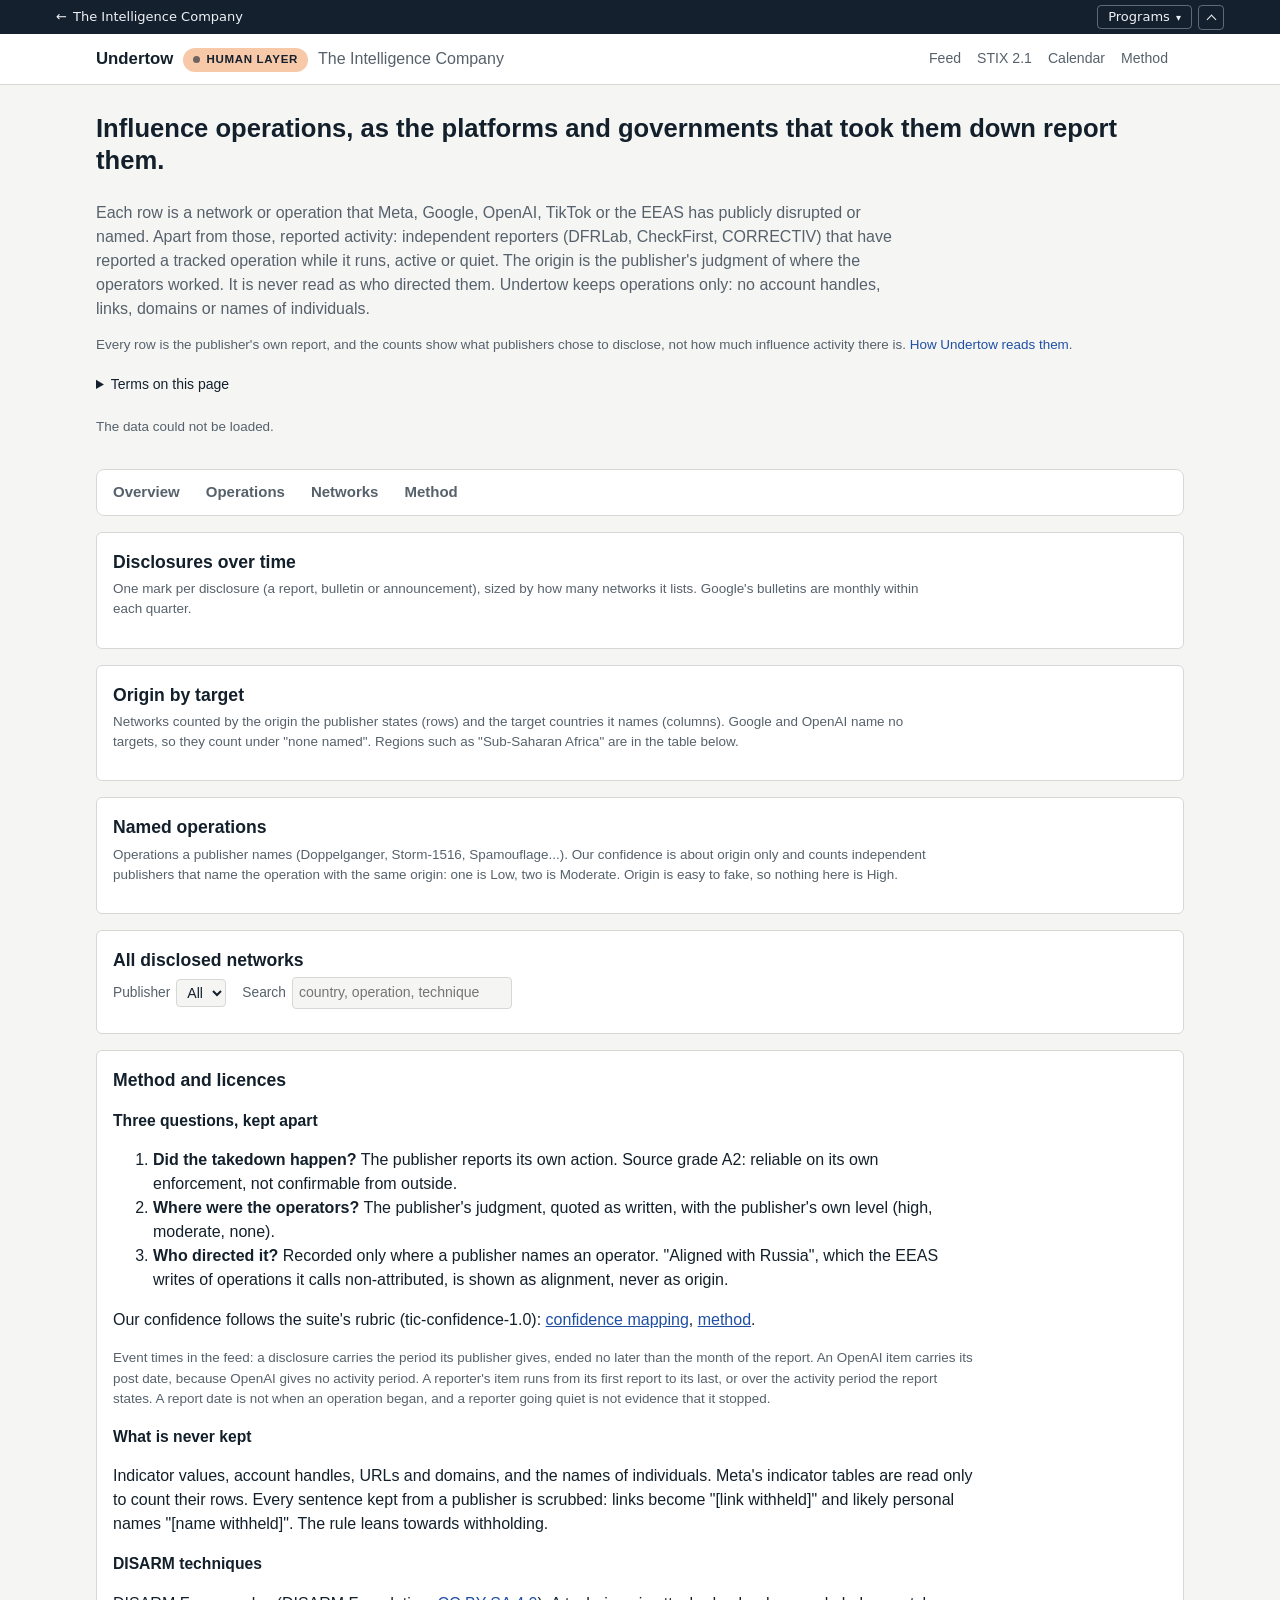
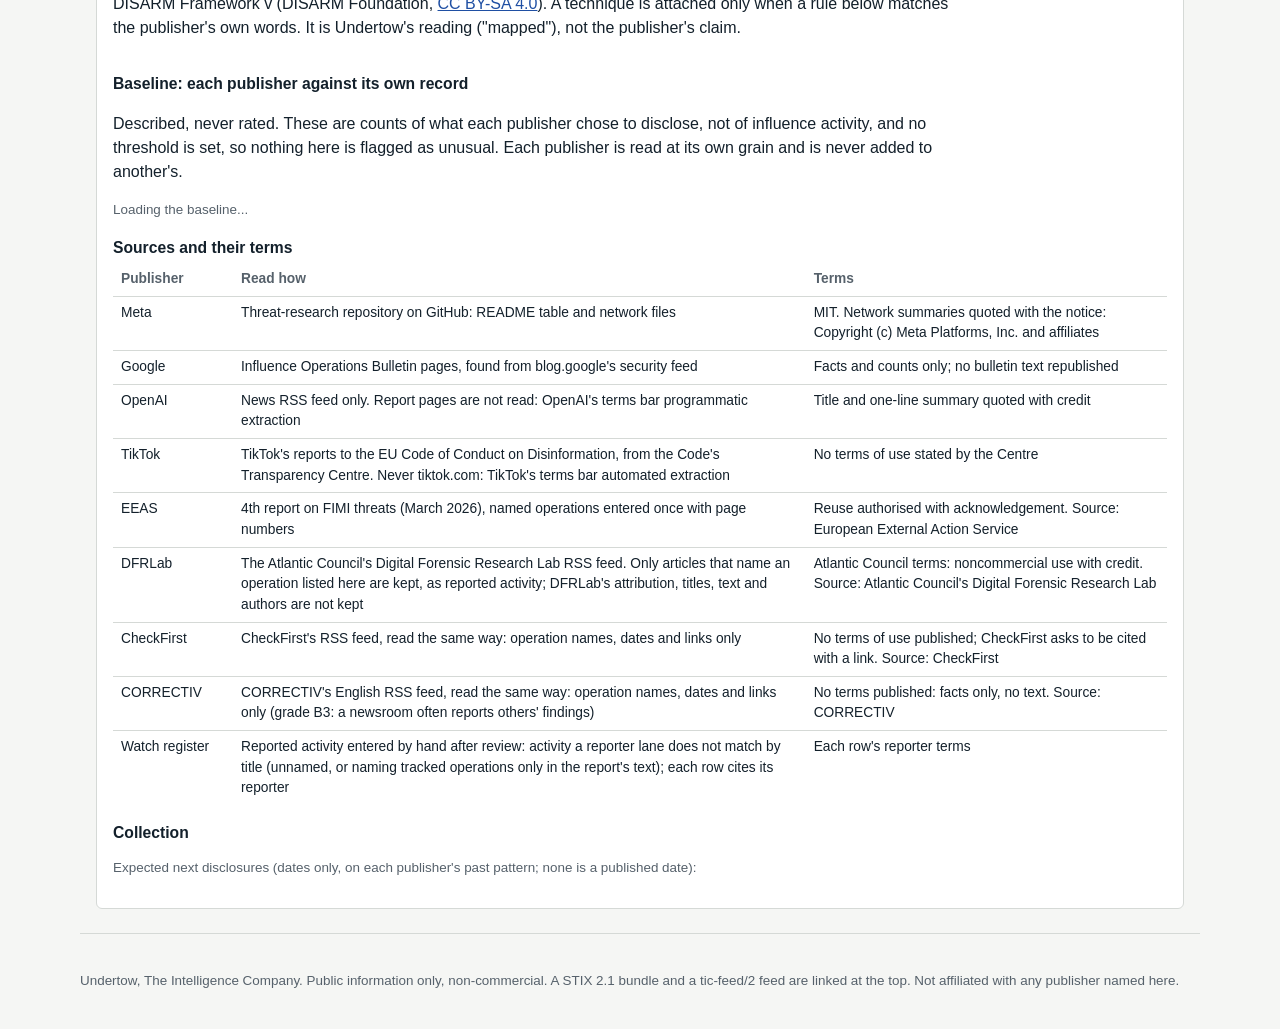
==== commit e020f151: "Plain language: country names, terms block, caveat line (ideas#264) - Origin-by-target matrix header" ====
--- a/site_src/index.html
+++ b/site_src/index.html
@@ -42,6 +42,40 @@
       reported a tracked operation while it runs, active or quiet. The origin is the publisher's
       judgment of where the operators worked. It is never read as who directed
       them. Undertow keeps operations only: no account handles, links, domains or names of individuals.</p>
+    <p class="small muted caveat">Every row is the publisher's own report, and the counts show what publishers chose to
+      disclose, not how much influence activity there is. <a href="doctrine/method.md">How Undertow reads them</a>.</p>
+    <details class="terms" id="terms">
+      <summary>Terms on this page</summary>
+      <dl>
+        <dt>EEAS, FIMI</dt><dd>The European External Action Service, the EU's diplomatic service. It reports on foreign
+          information manipulation and interference (FIMI), its term for these operations.</dd>
+        <dt>Origin, alignment, our confidence</dt><dd>Origin is where the publisher says the operators worked, never who
+          directed them. Alignment is whose interests the publisher says an operation served, where it makes no
+          attribution. Our confidence is about origin only: Low when one publisher states it, Moderate when two
+          independent publishers state the same origin; never High.</dd>
+        <dt>DISARM, T0085.001</dt><dd>DISARM is an open catalogue of disinformation tactics and techniques. An id such as
+          T0085.001 names one technique (here, "Develop AI-Generated Text"). Open a row to see each technique's name
+          and the publisher's words that matched; the Method tab lists every rule.</dd>
+        <dt>Disclosure, takedown</dt><dd>A disclosure is one report, bulletin or announcement; it may list several
+          networks the publisher took down or named.</dd>
+        <dt>Reported activity: active, quiet</dt><dd>An independent reporter wrote about a tracked operation. Active
+          means a report in the last 180 days; quiet means none since, which is not evidence that it stopped.</dd>
+        <dt>DFRLab, CheckFirst, CORRECTIV</dt><dd>Independent researchers: the Atlantic Council's Digital Forensic
+          Research Lab, the research company CheckFirst, and the German non-profit newsroom CORRECTIV.</dd>
+        <dt>G7 RRM</dt><dd>The G7 Rapid Response Mechanism, coordinated by Canada, which publishes statements on foreign
+          threats to democracies. Its statements enter as hand-checked rows.</dd>
+        <dt>A2, B2, B3</dt><dd>Source grades. The letter is how reliable the source is (A completely, B usually), the
+          figure how likely the report is true (2 probably, 3 possibly).</dd>
+        <dt>Q1 to Q4, H1, H2</dt><dd>Quarters and half-years of the calendar year (2026-H1 is January to June 2026).</dd>
+        <dt>STIX 2.1</dt><dd>A standard file format for sharing threat intelligence between tools; linked at the top.</dd>
+        <dt>RSS</dt><dd>A site's machine-readable list of its newest posts. Undertow reads reporters' RSS feeds, never
+          their article pages.</dd>
+        <dt>In publishers' titles</dt><dd>SSA: sub-Saharan Africa. PRC: the People's Republic of China. CGTN: China
+          Global Television Network, China's state broadcaster abroad. IUVM: International Union of Virtual Media, a
+          network of sites that platforms have tied to Iran. RRN: Reliable Recent News, a site in the Doppelganger
+          operation.</dd>
+      </dl>
+    </details>
     <p class="small muted" id="asof" aria-live="polite">Loading…</p>
   </section>
 
--- a/site_src/style.css
+++ b/site_src/style.css
@@ -91,6 +91,12 @@
 table.plain td { vertical-align: top; min-width: 120px; }
 table.matrix th, table.matrix td { text-align: center; white-space: nowrap; padding: 4px 6px; font-size: 0.8rem; }
 table.matrix th.rowh { text-align: left; }
+table.matrix th.colh { white-space: normal; min-width: 56px; max-width: 84px; vertical-align: bottom; line-height: 1.2; }
+.terms { max-width: 72ch; margin: 0 0 16px; font-size: 14px; }
+.terms summary { cursor: pointer; padding: 6px 0; min-height: 24px; }
+.terms dl { margin: 4px 0 0; }
+.terms dt { font-weight: 600; margin-top: 8px; }
+.terms dd { margin: 2px 0 0 0; color: var(--muted); }
 table.matrix td.c { border-radius: 3px; min-width: 30px; }
 table.matrix td.c1 { background: rgba(var(--cell), 0.16); } table.matrix td.c2 { background: rgba(var(--cell), 0.3); }
 table.matrix td.c3 { background: rgba(var(--cell), 0.46); } table.matrix td.c4 { background: rgba(var(--cell), 0.64); }
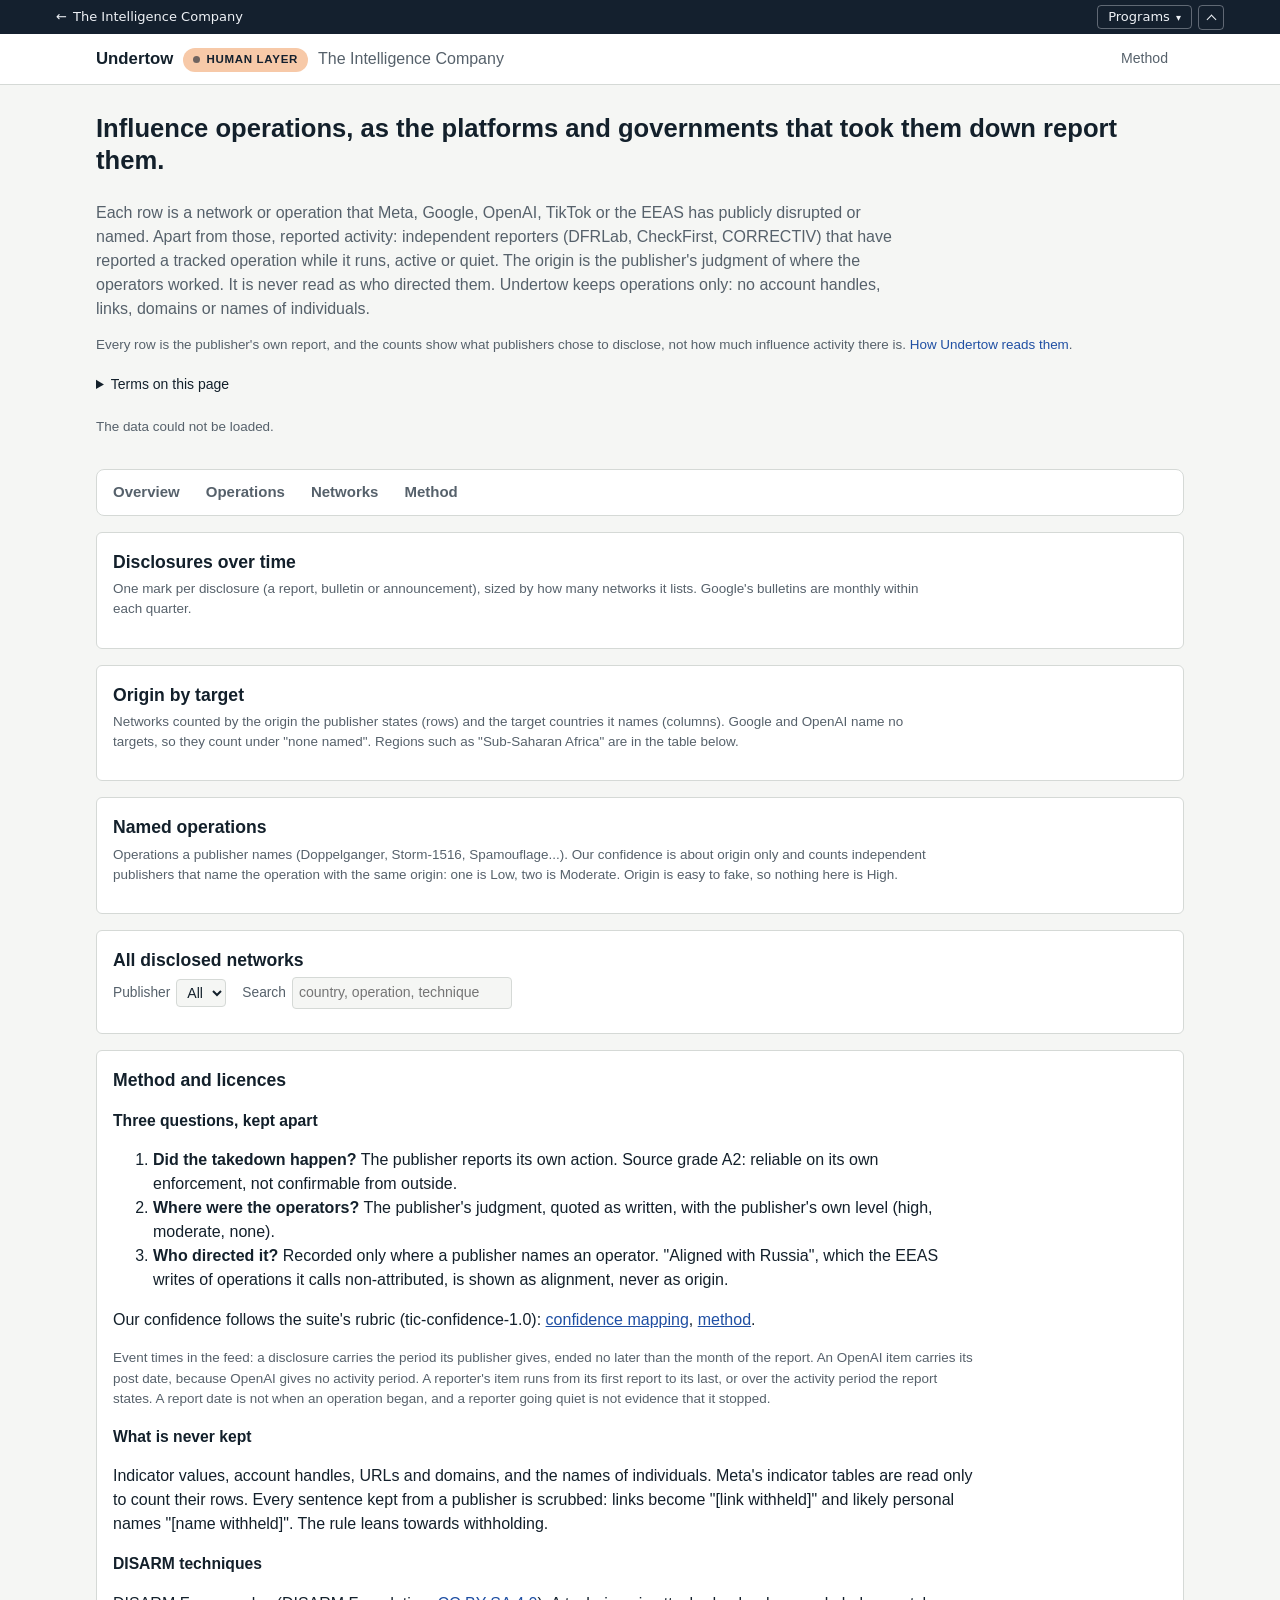
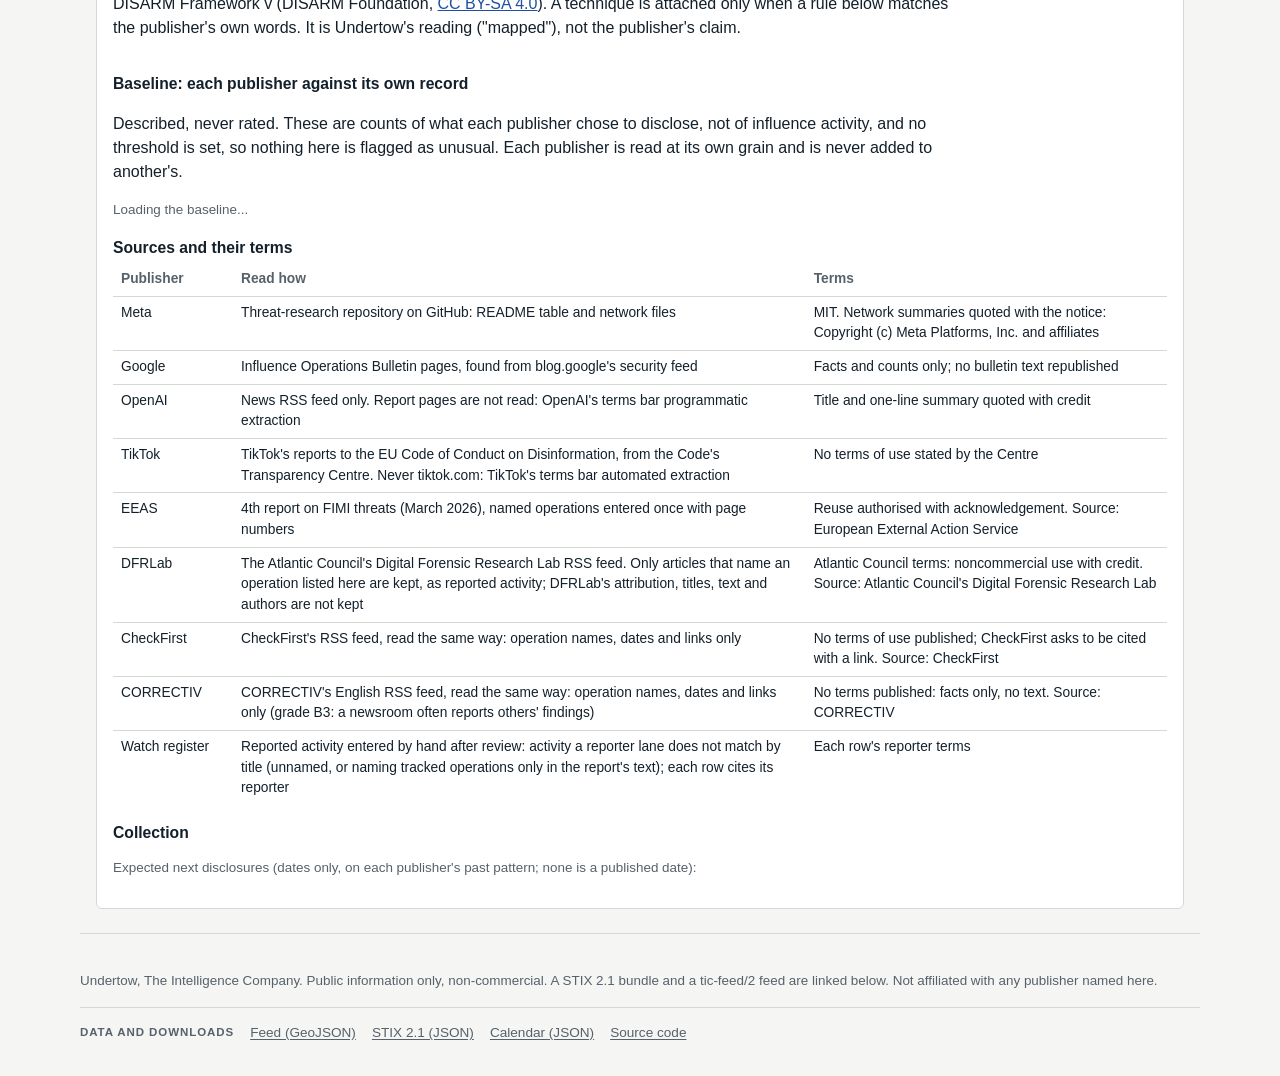
==== commit 9479de62: "Move data and code links from the header to a footer row, add feed discovery link (ideas#84) Co-Auth" ====
--- a/site_src/index.html
+++ b/site_src/index.html
@@ -12,6 +12,7 @@
 <link rel="stylesheet" href="tic-related.css">
 <link rel="stylesheet" href="tic-shell.css">
 <link rel="stylesheet" href="tic-fold.css">
+<link rel="alternate" type="application/geo+json" title="Undertow feed (GeoJSON)" href="data/feed.geojson">
 <script src="tic-time.js"></script>
 <script src="tic-related.js"></script>
 <script src="tic-tabs.js" defer></script>
@@ -23,9 +24,6 @@
   <div class="wrap top-row">
     <div class="brand"><strong>Undertow</strong><a class="tic-layer" href="https://theintelligence.company/#layers">Human layer</a><span class="muted">The Intelligence Company</span></div>
     <nav class="top-nav" aria-label="Data and method">
-      <a href="data/feed.geojson">Feed</a>
-      <a href="data/stix.json">STIX 2.1</a>
-      <a href="data/events.json">Calendar</a>
       <a href="#method">Method</a>
       <span id="time-settings"></span>
     </nav>
@@ -181,7 +179,12 @@
 
 <footer class="wrap foot small muted">
   <p>Undertow, The Intelligence Company. Public information only, non-commercial. A STIX 2.1 bundle and a tic-feed/2 feed
-    are linked at the top. Not affiliated with any publisher named here.</p>
+    are linked below. Not affiliated with any publisher named here.</p>
+  <nav class="tic-data" aria-label="Data and downloads"><span class="tic-data-k">Data and downloads</span>
+    <a href="data/feed.geojson">Feed (GeoJSON)</a>
+    <a href="data/stix.json">STIX 2.1 (JSON)</a>
+    <a href="data/events.json">Calendar (JSON)</a>
+    <a href="https://github.com/metacog-osint/undertow">Source code</a></nav>
 </footer>
 <script src="app.js"></script>
 </body>
--- a/site_src/tic-shell.css
+++ b/site_src/tic-shell.css
@@ -1,4 +1,4 @@
-/*! tic-shell.css v1.0 · the light-page header row (canonical copy in the hub's site/shared/).
+/*! tic-shell.css v1.1 · the light-page header row (canonical copy in the hub's site/shared/).
     SPDX-License-Identifier: MIT. Copyright (c) 2026 The Intelligence Company. MIT in every repository it is
     copied into, whatever that repository's own licence.
     Three parts, CSS only:
@@ -11,6 +11,10 @@
       reading</span>...</p>. The site writes it from its own data; empty, it takes no space.
     - Stat tiles with the figure first: class "tic-tiles" on the grid; each .tile holds .k (label) then .v (figure).
       The label stays first in the markup, so a screen reader hears what the number is before the number.
+    - One footer row for data and code links (v1.1, ideas#84): <nav class="tic-data" aria-label="Data and downloads">
+      <span class="tic-data-k">Data and downloads</span> then one <a> per file, each naming its format, e.g.
+      "Feed (GeoJSON)", "Snapshot (JSON)", and last "Source code". Same wording and order on every site. Header
+      rows hold navigation and settings only. Each page also keeps <link rel="alternate"> in <head> for its feeds.
     Tiles and the reading take the page's own colours (--panel, else --bg; --line; --muted), so each product keeps
     its own colours. Nothing moves. */
 [data-tic-layer="systems"] { --tic-layer-c: #C9B8FF; }
@@ -48,3 +52,13 @@
   .tic-reading { font-size: 0.98rem; }
 }
 @media print { .tic-layer { border: 1px solid #14202E; } }
+
+.tic-data { display: flex; flex-wrap: wrap; align-items: center; gap: 4px 16px; margin: 16px 0 8px; padding-top: 12px;
+  border-top: 1px solid var(--line, rgba(127, 127, 127, .35)); font-size: 0.85rem; line-height: 1.4; }
+.tic-data-k { font-size: 0.72rem; font-weight: 600; letter-spacing: 0.08em; text-transform: uppercase;
+  color: var(--muted, inherit); }
+.tic-data a { display: inline-flex; align-items: center; min-height: 24px; color: inherit; text-decoration: underline;
+  text-underline-offset: 2px; }
+.tic-data a:hover { text-decoration-thickness: 2px; }
+.tic-data a:focus-visible { outline: 2px solid currentColor; outline-offset: 2px; }
+@media (max-width: 760px) { .tic-data { gap: 2px 14px; } .tic-data-k { flex-basis: 100%; } }
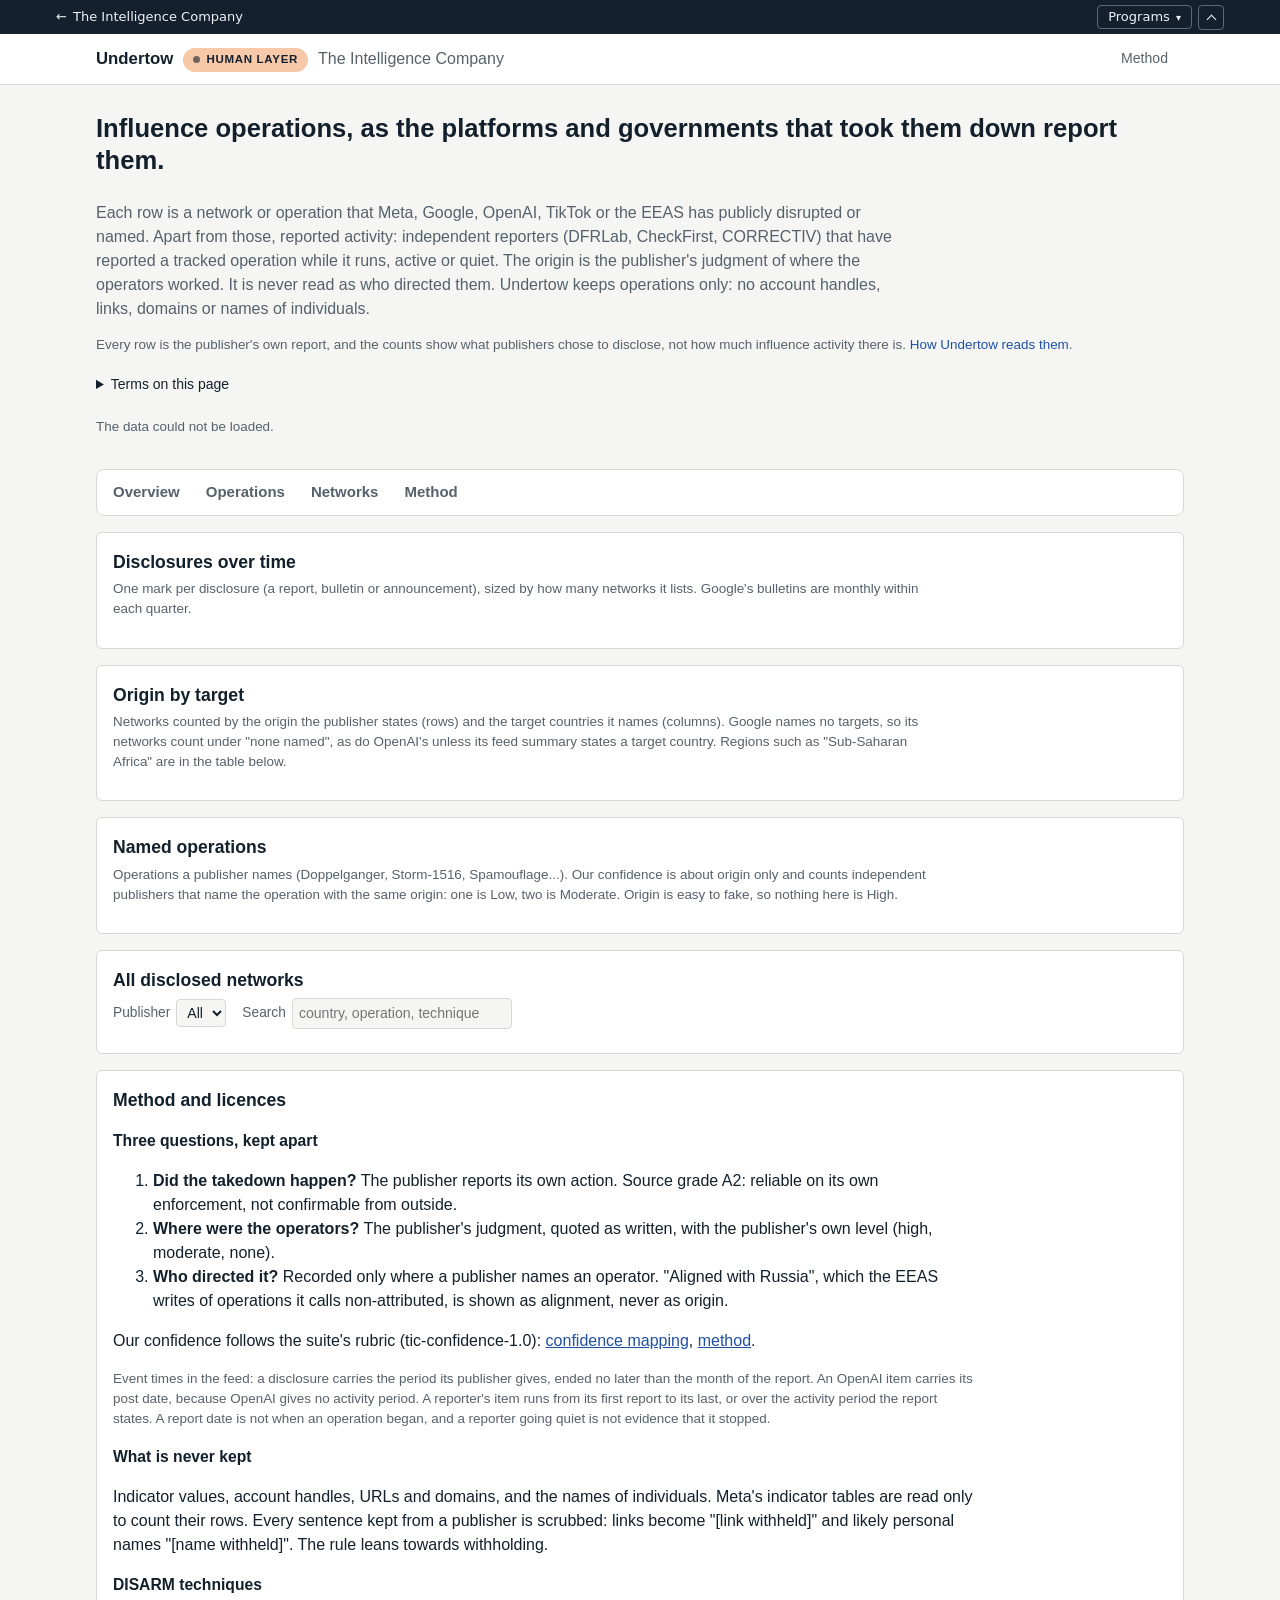
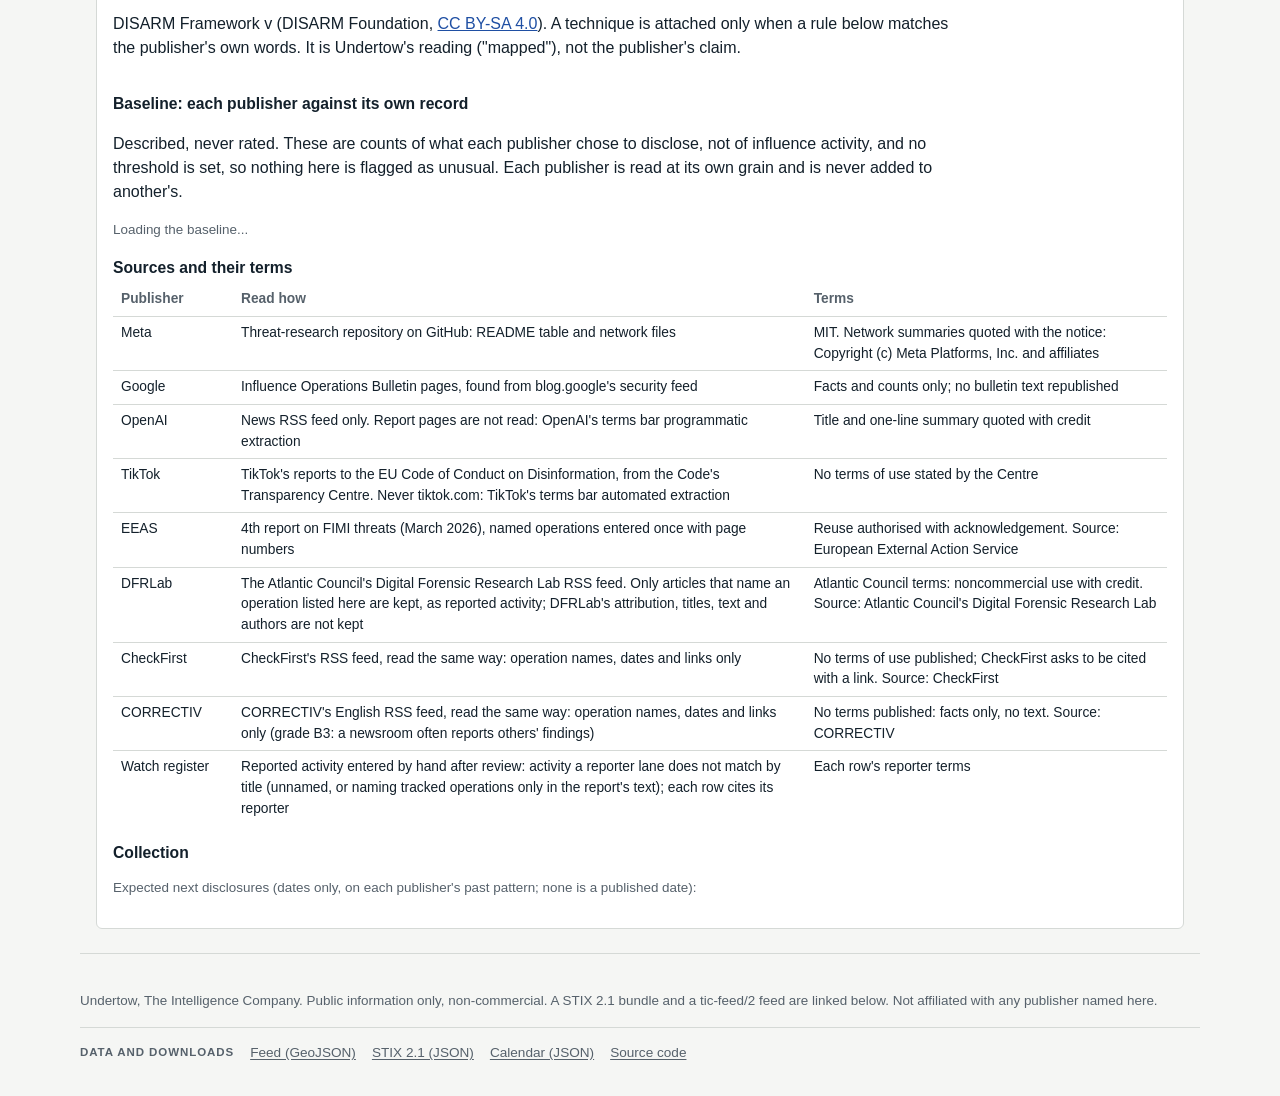
==== commit dddc41fd: "Targets read from the report for every rule-read item Add 50 rows to the targets register: 16 resear" ====
--- a/site_src/index.html
+++ b/site_src/index.html
@@ -3,6 +3,7 @@
 <head>
 <meta charset="utf-8">
 <meta name="viewport" content="width=device-width, initial-scale=1">
+<link rel="icon" href="data:image/svg+xml,%3Csvg xmlns='http://www.w3.org/2000/svg' viewBox='0 0 32 32'%3E%3Crect width='32' height='32' rx='6' fill='%23142235'/%3E%3Ccircle cx='16' cy='16' r='9' fill='none' stroke='%23e3a83b' stroke-width='3'/%3E%3Ccircle cx='16' cy='16' r='3' fill='%23e3a83b'/%3E%3C/svg%3E">
 <title>Undertow: influence operations</title>
 <meta name="description" content="Covert influence operations that Meta, Google, OpenAI, TikTok and the EEAS have publicly disrupted or named, at operation level, with DISARM techniques and a STIX 2.1 export. Origin is the publisher's judgment, never a finding of sponsorship.">
 <link rel="stylesheet" href="style.css">
@@ -20,6 +21,7 @@
 <script src="tic-nav.js" defer data-current="undertow" data-health="on"></script>
 </head>
 <body>
+<a class="skip" href="#main">Skip to content</a>
 <header class="top">
   <div class="wrap top-row">
     <div class="brand"><strong>Undertow</strong><a class="tic-layer" href="https://theintelligence.company/#layers">Human layer</a><span class="muted">The Intelligence Company</span></div>
@@ -30,7 +32,8 @@
   </div>
 </header>
 
-<main class="wrap">
+<main id="main" class="wrap">
+  <noscript><p class="noscript">This page needs JavaScript to draw its tables. The feed and source code below work without it.</p></noscript>
   <section class="hero">
     <h1>Influence operations, as the platforms and governments that took them down report them.</h1>
     <p class="tic-reading" id="reading" aria-live="polite"></p>
@@ -90,8 +93,8 @@
   <section class="card" aria-labelledby="mx-h">
     <div class="card-head"><h2 id="mx-h">Origin by target</h2>
       <p class="muted small">Networks counted by the origin the publisher states (rows) and the target countries it names
-        (columns). Google and OpenAI name no targets, so they count under "none named". Regions such as "Sub-Saharan
-        Africa" are in the table below.</p></div>
+        (columns). Google names no targets, so its networks count under "none named", as do OpenAI's unless its feed summary
+        states a target country. Regions such as "Sub-Saharan Africa" are in the table below.</p></div>
     <div class="scroll" tabindex="0" role="region" aria-labelledby="mx-h"><table id="matrix" class="matrix"></table></div>
   </section>
 
--- a/site_src/style.css
+++ b/site_src/style.css
@@ -55,6 +55,9 @@
   font-family: -apple-system, BlinkMacSystemFont, "Segoe UI", Roboto, sans-serif;
   line-height: 1.5;
 }
+.skip { position: absolute; left: -9999px; top: 8px; z-index: 100; background: var(--panel); color: var(--link); padding: 6px 10px; border: 1px solid var(--border); border-radius: 4px; }
+.skip:focus { left: 8px; }
+.noscript { margin: 16px 0 0; padding: 10px 12px; border: 1px solid var(--border); border-radius: 6px; background: var(--panel); }
 .wrap { max-width: 1120px; margin: 0 auto; padding: 0 16px; }
 .top { border-bottom: 1px solid var(--border); background: var(--panel); padding: 12px 0; }
 .top-row { display: flex; justify-content: space-between; align-items: center; flex-wrap: wrap; gap: 6px 12px; }
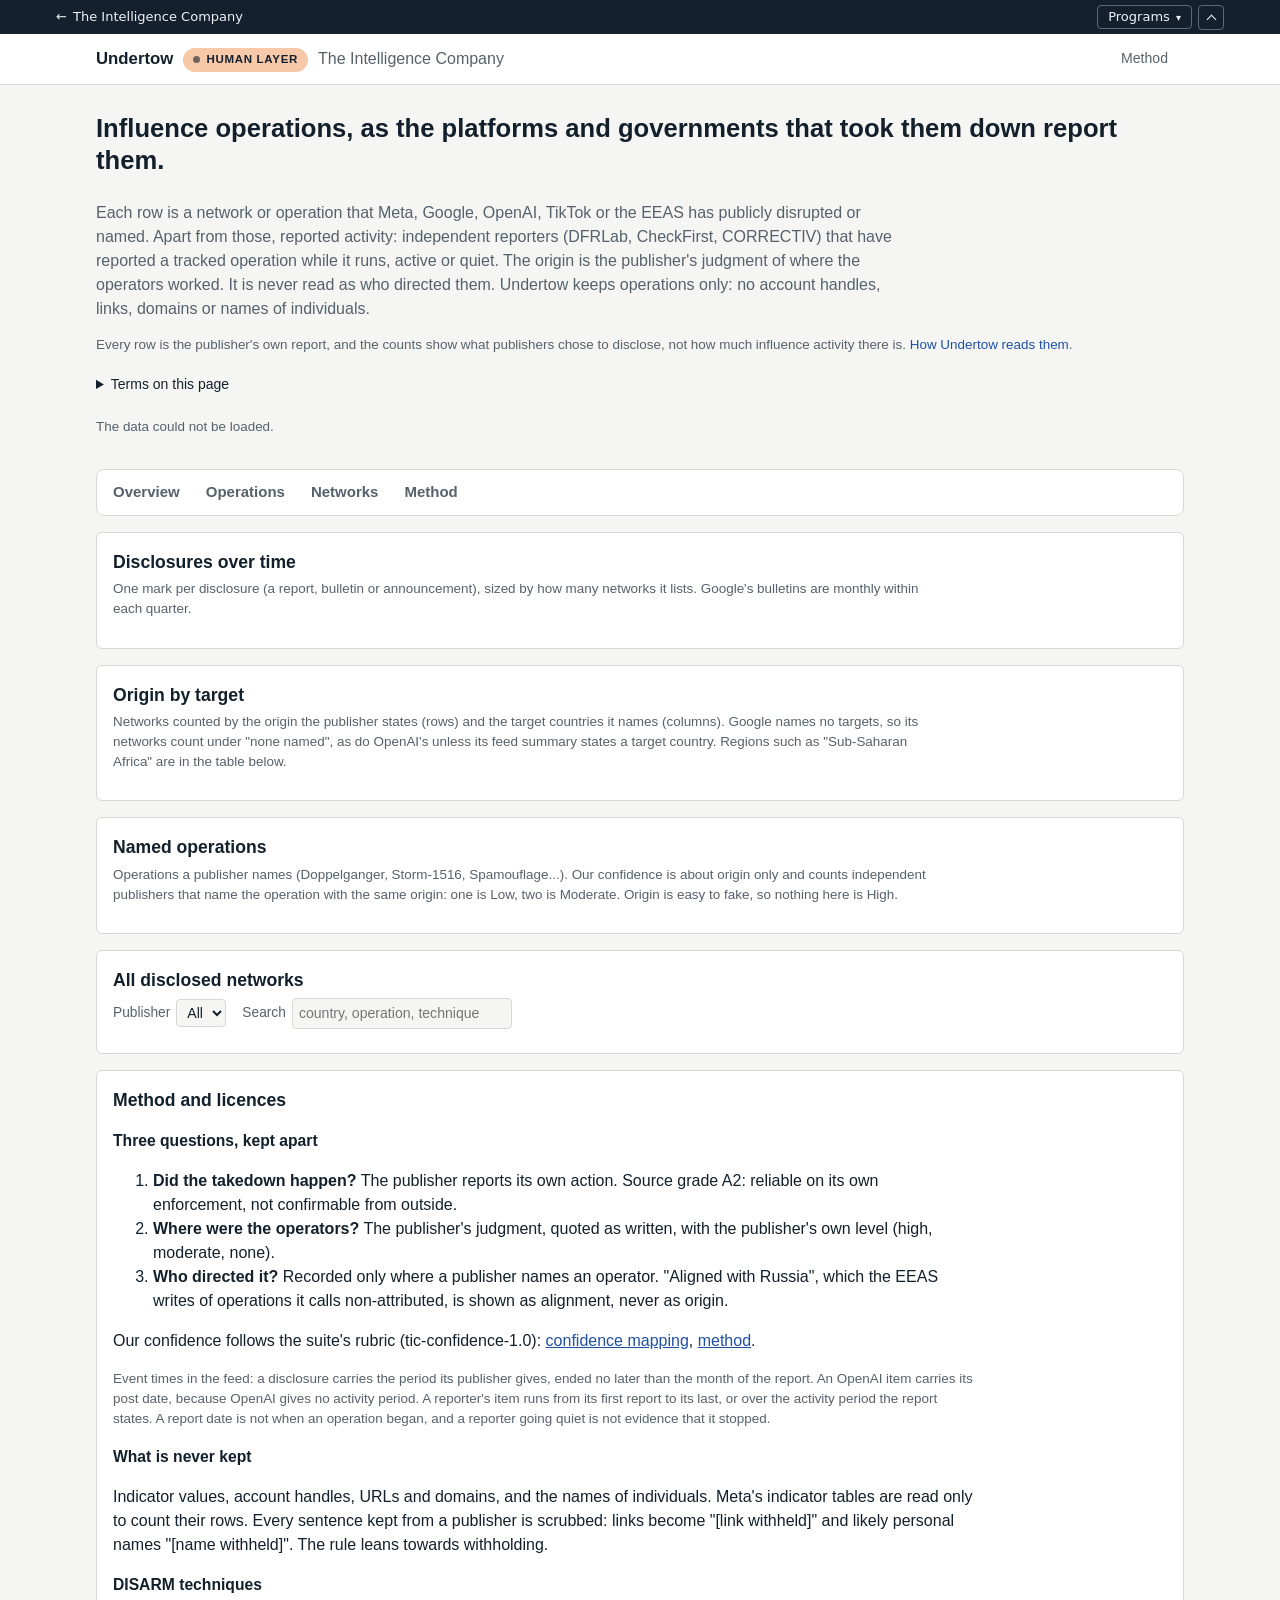
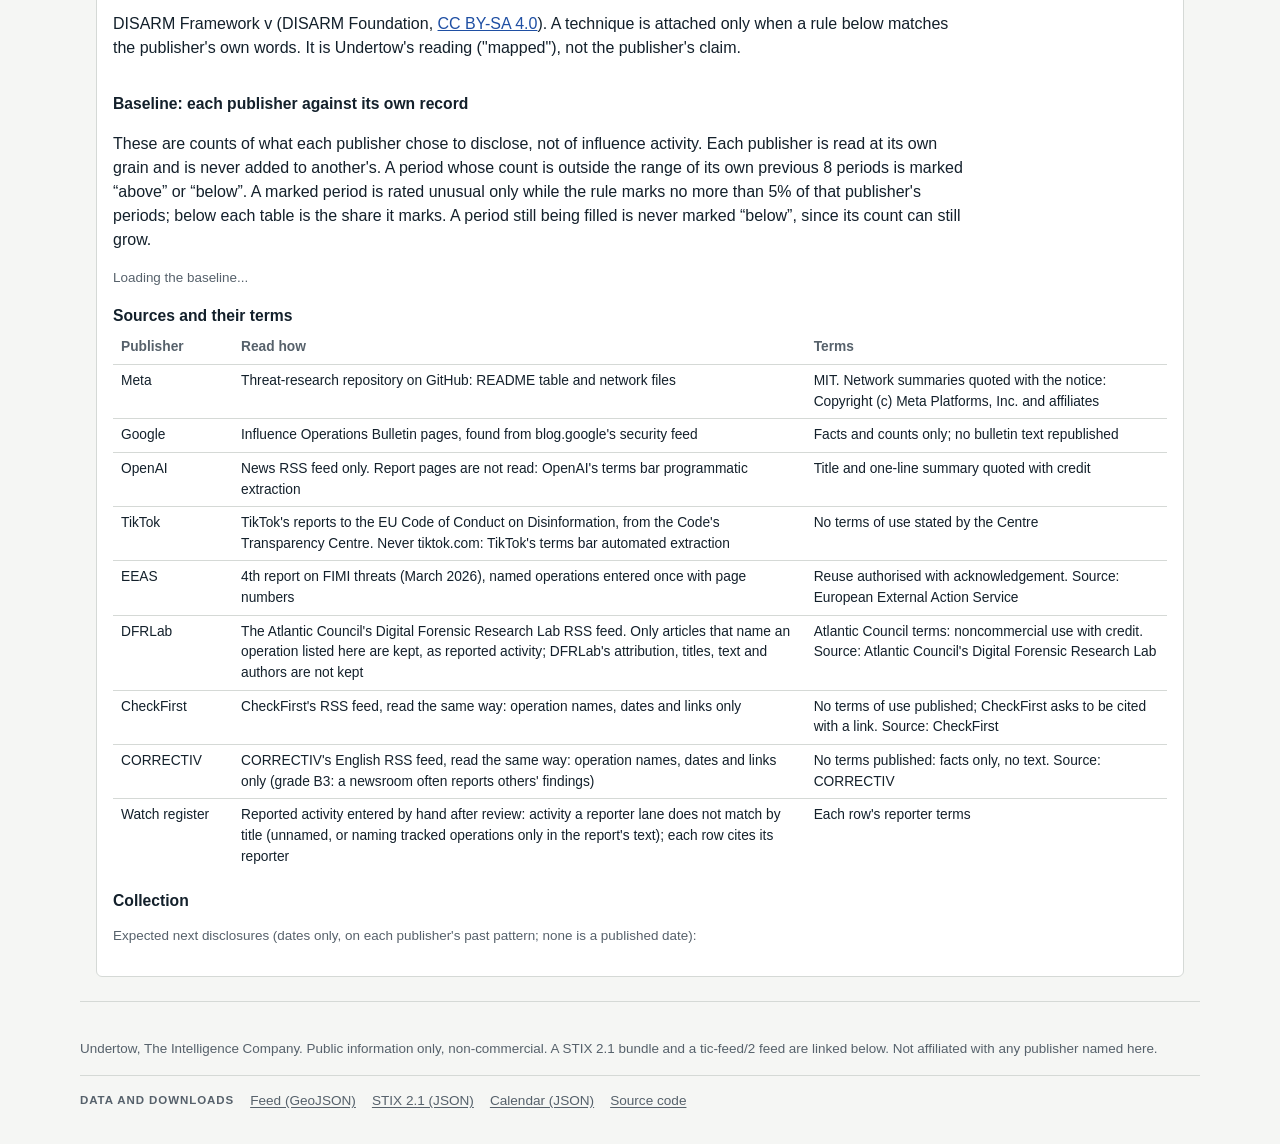
==== commit ab08e6ab: "Enforcement items within the 5% flag rate; open periods never below; reviewer values true Dismantled" ====
--- a/site_src/index.html
+++ b/site_src/index.html
@@ -151,9 +151,11 @@
         ("mapped"), not the publisher's claim. <strong id="rules-status"></strong></p>
       <div class="scroll" tabindex="0" role="region" aria-labelledby="dis-h"><table id="rules" class="plain" data-tic-fold></table></div>
       <h3 id="bl-h">Baseline: each publisher against its own record</h3>
-      <p>Described, never rated. These are counts of what each publisher chose to disclose, not of influence activity, and
-        no threshold is set, so nothing here is flagged as unusual. Each publisher is read at its own grain and is never
-        added to another's.</p>
+      <p>These are counts of what each publisher chose to disclose, not of influence activity. Each publisher is read at
+        its own grain and is never added to another's. A period whose count is outside the range of its own previous 8
+        periods is marked “above” or “below”. A marked period is rated unusual only while the rule marks no more than
+        5% of that publisher's periods; below each table is the share it marks. A period still being filled is never
+        marked “below”, since its count can still grow.</p>
       <div id="baseline"><p class="small muted">Loading the baseline...</p></div>
       <h3 id="src-h">Sources and their terms</h3>
       <div class="scroll" tabindex="0" role="region" aria-labelledby="src-h"><table class="plain">
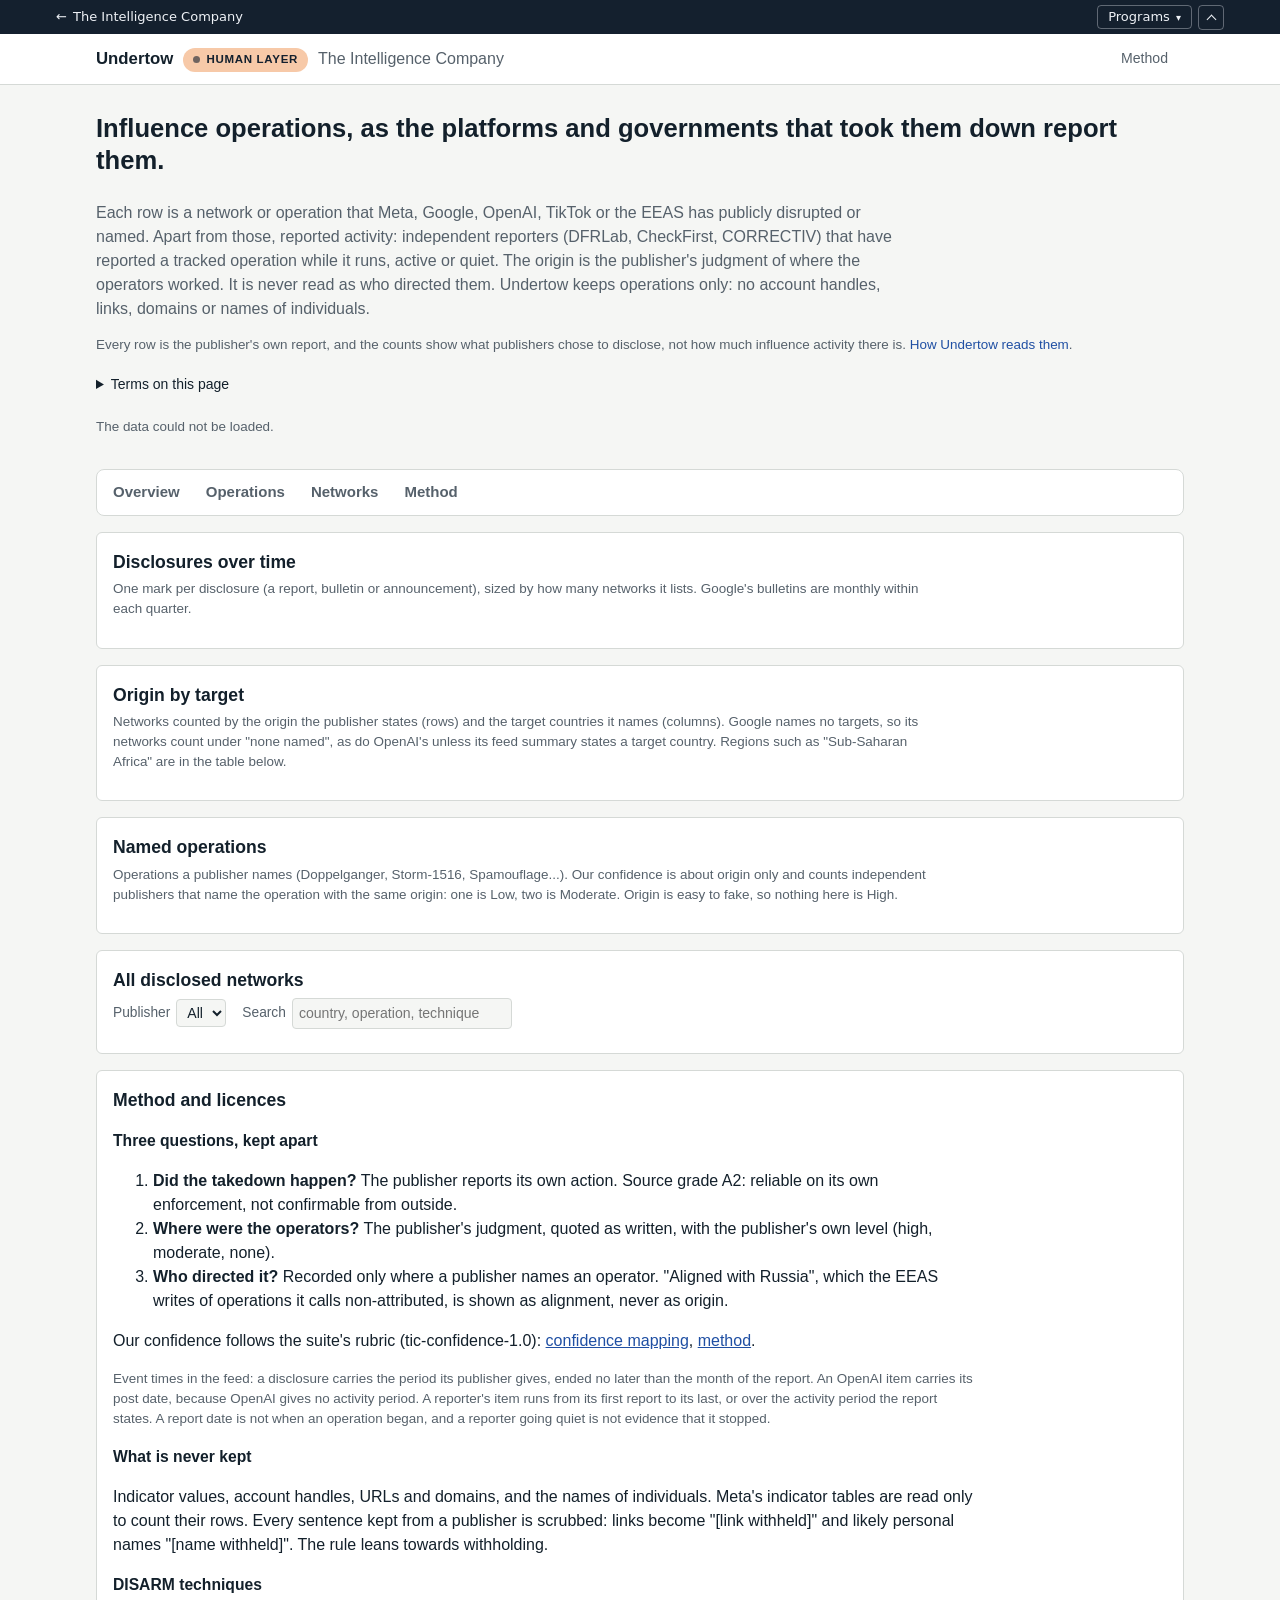
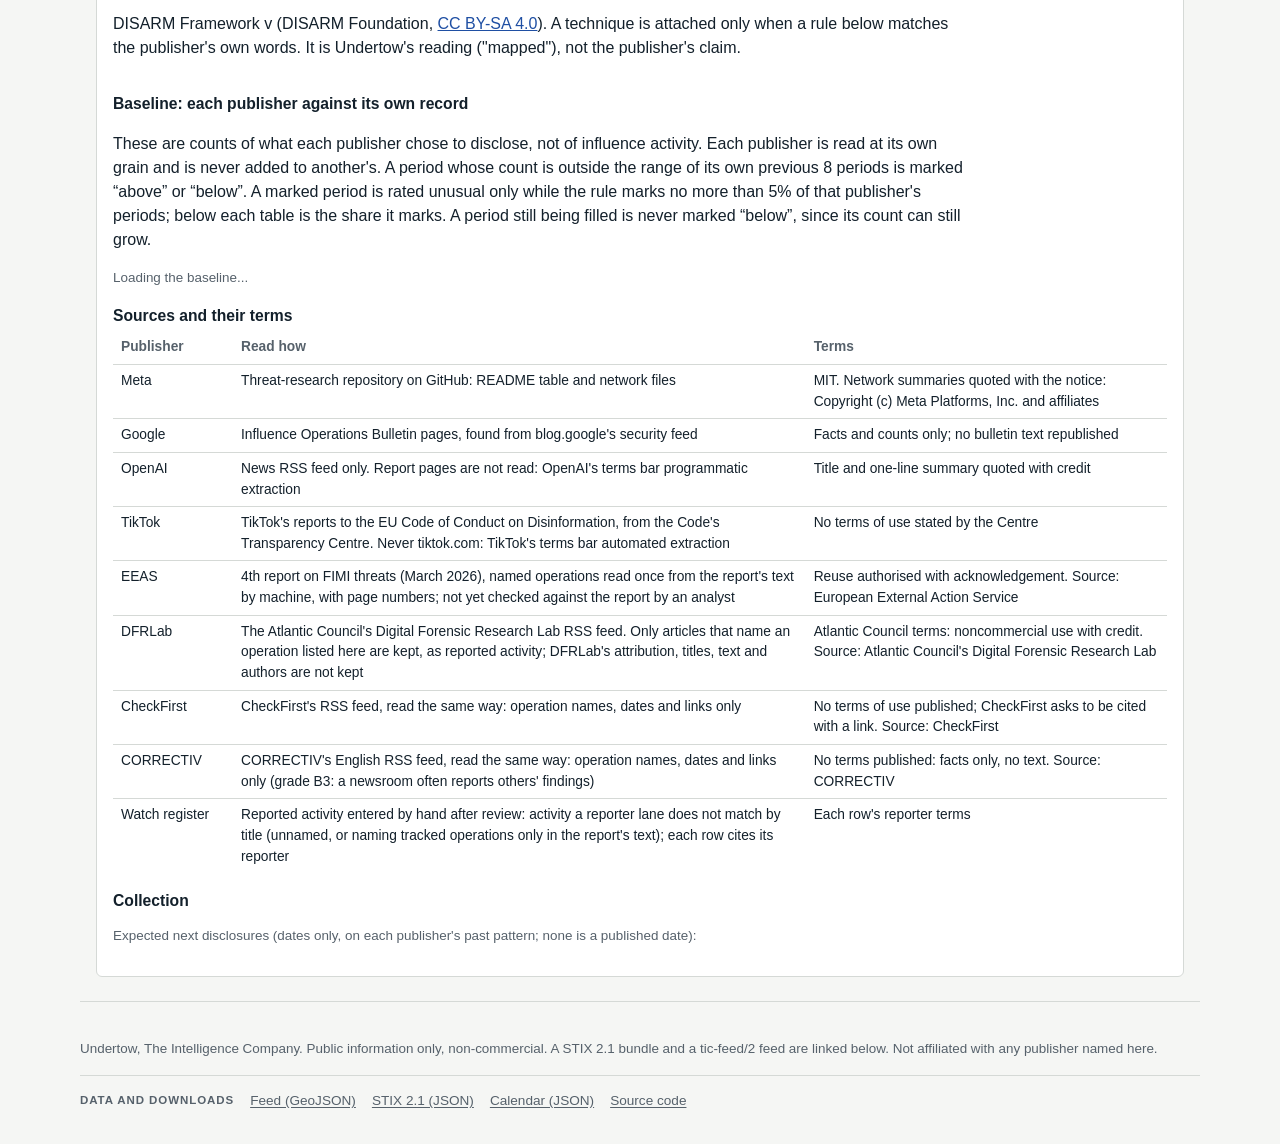
==== commit 312a3517: "EEAS items say human_review none: the register was read by machine The EEAS FIMI-4 register's rows w" ====
--- a/site_src/index.html
+++ b/site_src/index.html
@@ -165,7 +165,7 @@
           <tr><td>Google</td><td>Influence Operations Bulletin pages, found from blog.google's security feed</td><td>Facts and counts only; no bulletin text republished</td></tr>
           <tr><td>OpenAI</td><td>News RSS feed only. Report pages are not read: OpenAI's terms bar programmatic extraction</td><td>Title and one-line summary quoted with credit</td></tr>
           <tr><td>TikTok</td><td>TikTok's reports to the EU Code of Conduct on Disinformation, from the Code's Transparency Centre. Never tiktok.com: TikTok's terms bar automated extraction</td><td>No terms of use stated by the Centre</td></tr>
-          <tr><td>EEAS</td><td>4th report on FIMI threats (March 2026), named operations entered once with page numbers</td><td>Reuse authorised with acknowledgement. Source: European External Action Service</td></tr>
+          <tr><td>EEAS</td><td>4th report on FIMI threats (March 2026), named operations read once from the report's text by machine, with page numbers; not yet checked against the report by an analyst</td><td>Reuse authorised with acknowledgement. Source: European External Action Service</td></tr>
           <tr><td>DFRLab</td><td>The Atlantic Council's Digital Forensic Research Lab RSS feed. Only articles that name an operation listed here are kept, as reported activity; DFRLab's attribution, titles, text and authors are not kept</td><td>Atlantic Council terms: noncommercial use with credit. Source: Atlantic Council's Digital Forensic Research Lab</td></tr>
           <tr><td>CheckFirst</td><td>CheckFirst's RSS feed, read the same way: operation names, dates and links only</td><td>No terms of use published; CheckFirst asks to be cited with a link. Source: CheckFirst</td></tr>
           <tr><td>CORRECTIV</td><td>CORRECTIV's English RSS feed, read the same way: operation names, dates and links only (grade B3: a newsroom often reports others' findings)</td><td>No terms published: facts only, no text. Source: CORRECTIV</td></tr>
